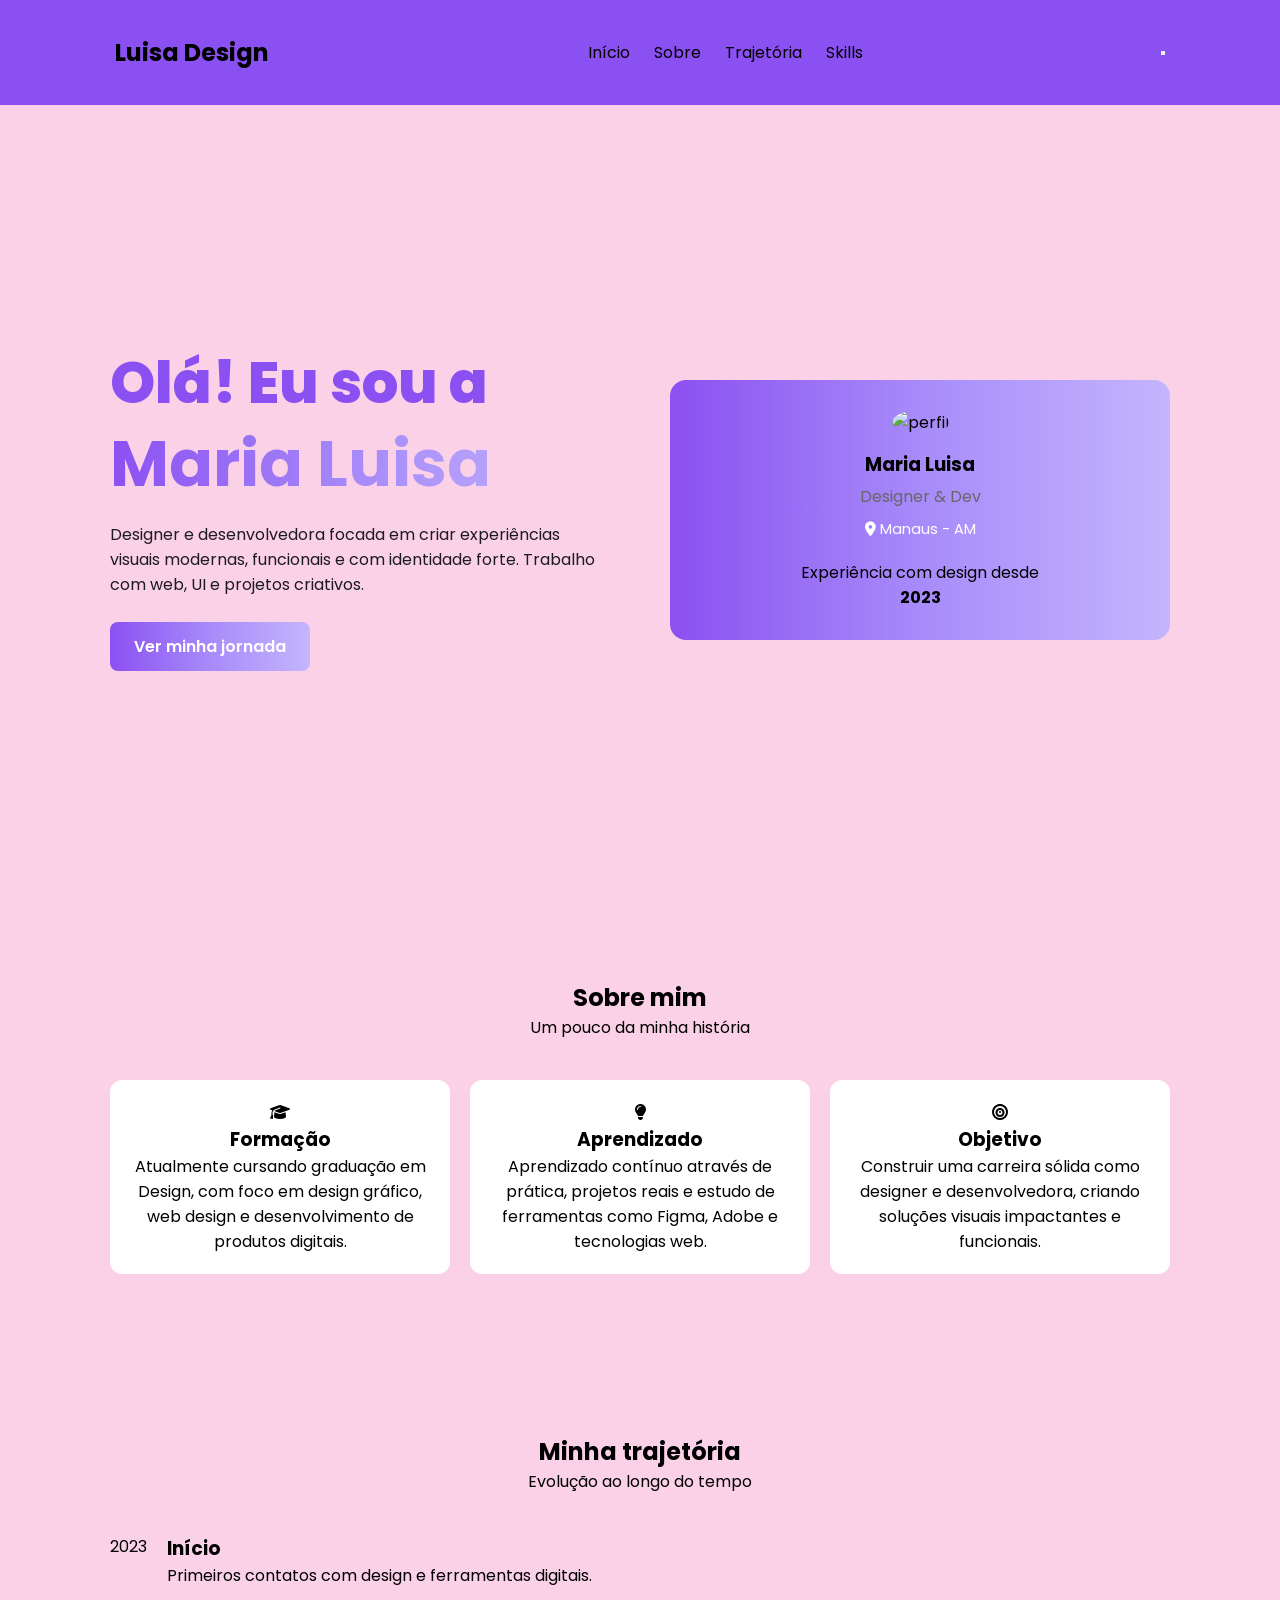
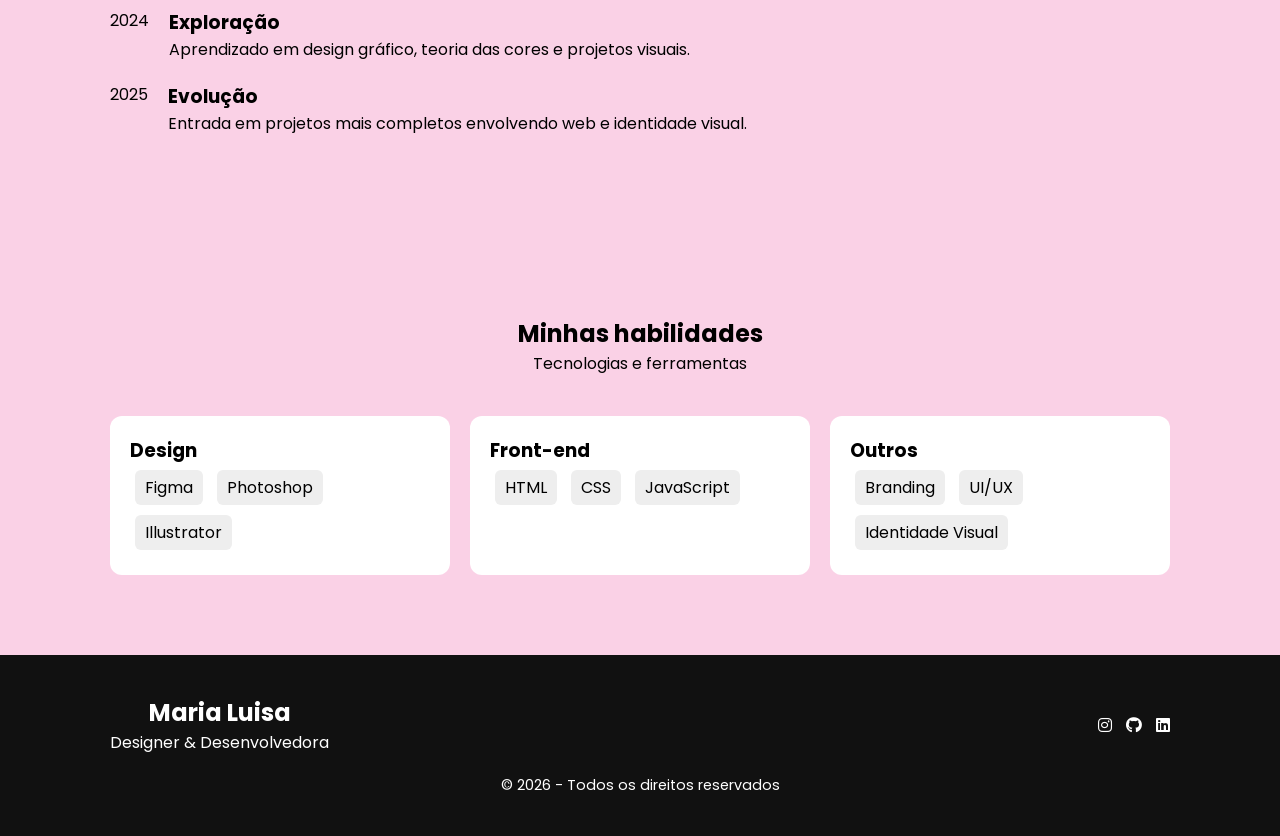
==== port.html @ 84ce9266 "Add files via upload" ====
<!DOCTYPE html>
<html lang="pt-BR">

<head>
    <meta charset="UTF-8">
    <meta name="viewport" content="width=device-width, initial-scale=1.0">
    <title>Portfólio | Maria Luisa</title>

    <link rel="icon" href="https://i.ibb.co/QvmxvDz3/6e098dd3-a2f7-4d04-9130-b9952be96389.png">

    <link rel="stylesheet" href="https://cdnjs.cloudflare.com/ajax/libs/font-awesome/6.5.1/css/all.min.css">
    <link href="https://fonts.googleapis.com/css2?family=Poppins:wght@300;400;600;700&display=swap" rel="stylesheet">

    <link rel="stylesheet" href="style.css">
</head>

<body>

    <!-- Fundo -->
    <div class="bg-effect"></div>
    <div class="particles" id="particles"></div>

    <!-- Navbar -->
    <header id="header">
        <div class="wrapper nav">
            <h1 class="brand">Luisa Design</h1>

            <nav class="menu">
                <a href="#inicio">Início</a>
                <a href="#sobre">Sobre</a>
                <a href="#trajetoria">Trajetória</a>
                <a href="#habilidades">Skills</a>
            </nav>

            <button id="btnMenu" class="btn-menu">
                <span></span>
                <span></span>
                <span></span>
            </button>
        </div>
    </header>

    <!-- HERO -->
    <section id="inicio" class="hero">
        <div class="wrapper hero-grid">

            <div class="hero-text">
                <h1>
                    <span class="intro">Olá! Eu sou a</span>
                    <span class="nome">Maria Luisa</span>
                </h1>

                <p>
                    Designer e desenvolvedora focada em criar experiências visuais modernas,
                    funcionais e com identidade forte. Trabalho com web, UI e projetos criativos.
                </p>

                <a href="#trajetoria" class="btn-primary">Ver minha jornada</a>
            </div>

            <div class="hero-card">
                <div class="card">
                    <img src="https://i.ibb.co/QvmxvDz3/6e098dd3-a2f7-4d04-9130-b9952be96389.png" alt="perfil">

                    <h3>Maria Luisa</h3>
                    <span>Designer & Dev</span>

                    <div class="tag">
                        <i class="fas fa-map-marker-alt"></i>
                        Manaus - AM
                    </div>

                    <div class="info-box">
                        <p>Experiência com design desde</p>
                        <strong>2023</strong>
                    </div>
                </div>
            </div>

        </div>
    </section>

    <!-- SOBRE -->
    <section id="sobre" class="section">
        <div class="wrapper">

            <div class="title">
                <h2>Sobre mim</h2>
                <p>Um pouco da minha história</p>
            </div>

            <div class="grid">

                <div class="card-glass">
                    <i class="fas fa-graduation-cap"></i>
                    <h3>Formação</h3>
                    <p>
                        Atualmente cursando graduação em Design, com foco em design gráfico,
                        web design e desenvolvimento de produtos digitais.
                    </p>
                </div>

                <div class="card-glass">
                    <i class="fas fa-lightbulb"></i>
                    <h3>Aprendizado</h3>
                    <p>
                        Aprendizado contínuo através de prática, projetos reais e estudo
                        de ferramentas como Figma, Adobe e tecnologias web.
                    </p>
                </div>

                <div class="card-glass">
                    <i class="fas fa-bullseye"></i>
                    <h3>Objetivo</h3>
                    <p>
                        Construir uma carreira sólida como designer e desenvolvedora,
                        criando soluções visuais impactantes e funcionais.
                    </p>
                </div>

            </div>
        </div>
    </section>

    <!-- TRAJETÓRIA -->
    <section id="trajetoria" class="section dark">
        <div class="wrapper">

            <div class="title">
                <h2>Minha trajetória</h2>
                <p>Evolução ao longo do tempo</p>
            </div>

            <div class="timeline">

                <div class="item">
                    <span>2023</span>
                    <div>
                        <h3>Início</h3>
                        <p>Primeiros contatos com design e ferramentas digitais.</p>
                    </div>
                </div>

                <div class="item">
                    <span>2024</span>
                    <div>
                        <h3>Exploração</h3>
                        <p>Aprendizado em design gráfico, teoria das cores e projetos visuais.</p>
                    </div>
                </div>

                <div class="item">
                    <span>2025</span>
                    <div>
                        <h3>Evolução</h3>
                        <p>Entrada em projetos mais completos envolvendo web e identidade visual.</p>
                    </div>
                </div>

            </div>

        </div>
    </section>

    <!-- SKILLS -->
    <section id="habilidades" class="section">
        <div class="wrapper">

            <div class="title">
                <h2>Minhas habilidades</h2>
                <p>Tecnologias e ferramentas</p>
            </div>

            <div class="skills">

                <div class="skill-box">
                    <h3>Design</h3>
                    <div class="tags">
                        <span>Figma</span>
                        <span>Photoshop</span>
                        <span>Illustrator</span>
                    </div>
                </div>

                <div class="skill-box">
                    <h3>Front-end</h3>
                    <div class="tags">
                        <span>HTML</span>
                        <span>CSS</span>
                        <span>JavaScript</span>
                    </div>
                </div>

                <div class="skill-box">
                    <h3>Outros</h3>
                    <div class="tags">
                        <span>Branding</span>
                        <span>UI/UX</span>
                        <span>Identidade Visual</span>
                    </div>
                </div>

            </div>

        </div>
    </section>

    <!-- FOOTER -->
    <footer>
        <div class="wrapper footer-content">

            <div>
                <h2>Maria Luisa</h2>
                <p>Designer & Desenvolvedora</p>
            </div>

            <div class="social">
                <a href="#"><i class="fab fa-instagram"></i></a>
                <a href="#"><i class="fab fa-github"></i></a>
                <a href="#"><i class="fab fa-linkedin"></i></a>
            </div>

        </div>

        <p class="copy">
            ©
            <script>document.write(new Date().getFullYear())</script> - Todos os direitos reservados
        </p>
    </footer>

</body>

</html>
---- style.css ----
:root {
    --bg-pink: #fce5f7;
    --bg-main: #fad1e6;
    --purple: #8b50f1;
    --gradient-1: linear-gradient(to right, #7c3aed, #ec4899);
    --gradient-2: linear-gradient(90deg, #8b50f1 0%, #a78bfa 50%, #c4b5fd 100%);
}

/* RESET */
* {
    margin: 0;
    padding: 0;
    box-sizing: border-box;
}

body {
    font-family: 'Poppins', sans-serif;
    background: var(--bg-main);
}

/* WRAPPER */
.wrapper {
    max-width: 1100px;
    margin: 0 auto;
    padding: 0 20px;
}

/* NAVBAR */
header {
    position: fixed;
    width: 100%;
    top: 0;
    left: 0;
    padding: 20px 0;
    background-color: #8b50f1;
}

.nav {
    display: flex;
    justify-content: space-between;
    align-items: center;
    padding: 15px 25px;
    border-radius: 16px;
}

.menu a:hover {
    border-top: 3px solid black;
    
    }

.brand {
    font-size: 1.5rem;
    font-weight: 700;
}

.menu a {
    margin-left: 20px;
    text-decoration: none;
    color: #000000;
}

/* HERO */
.hero {
    padding-top: 120px;
    min-height: 100vh;
    display: flex;
    align-items: center;
}

.hero-grid {
    display: grid;
    grid-template-columns: 1fr 1fr;
    gap: 60px;
    align-items: center;
}

/* TEXTO HERO */
.hero-text h1 {
    line-height: 1.2;
}

/* TEXTO MENOR */
.hero-text .intro {
    display: block;
    font-size: 3.6rem;
    font-weight: 800;
    color: var(--purple);
}

/* NOME GRANDE COM GRADIENTE */
.hero-text .nome {
    display: block;
    font-size: 4rem;
    font-weight: 700;
    margin-top: 8px;

    background: var(--gradient-2);
    -webkit-background-clip: text;
    background-clip: text;
    color: transparent;
}

.hero-text p {
    margin-top: 20px;
    margin-bottom: 25px;
    color: #1d1b1d;
}

/* BOTÃO */
.btn-primary {
    display: inline-block;
    padding: 12px 24px;
    background: var(--gradient-2);
    color: white;
    text-decoration: none;
    border-radius: 8px;
    font-weight: 600;
}

/* CARD */
.hero-card .card {
    background: var(--gradient-2);
    padding: 30px;
    border-radius: 16px;
    text-align: center;
}

.hero-card img {
    width: 100px;
    border-radius: 50%;
    margin-bottom: 15px;
}

.hero-card h3 {
    margin-bottom: 5px;
}

.hero-card span {
    color: #666;
}

/* TAG */
.tag {
    margin-top: 10px;
    font-size: 0.9rem;
    color: #ffffff;
}

/* INFO BOX */
.info-box {
    margin-top: 20px;
}

/* SECTIONS */
.section {
    padding: 80px 0;
}

.title {
    text-align: center;
    margin-bottom: 40px;
}

.grid {
    display: grid;
    grid-template-columns: repeat(3, 1fr);
    gap: 20px;
}

/* CARDS */
.card-glass {
    background: white;
    padding: 20px;
    border-radius: 12px;
    text-align: center;
}

/* TIMELINE */
.timeline .item {
    display: flex;
    gap: 20px;
    margin-bottom: 20px;
}

/* SKILLS */
.skills {
    display: grid;
    grid-template-columns: repeat(3, 1fr);
    gap: 20px;
}

.skill-box {
    background: white;
    padding: 20px;
    border-radius: 12px;
}

.tags span {
    display: inline-block;
    background: #eee;
    padding: 5px 10px;
    margin: 5px;
    border-radius: 6px;
}

/* FOOTER */
footer {
    padding: 40px 0;
    text-align: center;
    background: #111;
    color: white;
}

.footer-content {
    display: flex;
    justify-content: space-between;
    align-items: center;
}

.social a {
    margin-left: 10px;
    color: white;
}

.copy {
    margin-top: 20px;
    font-size: 0.9rem;
}
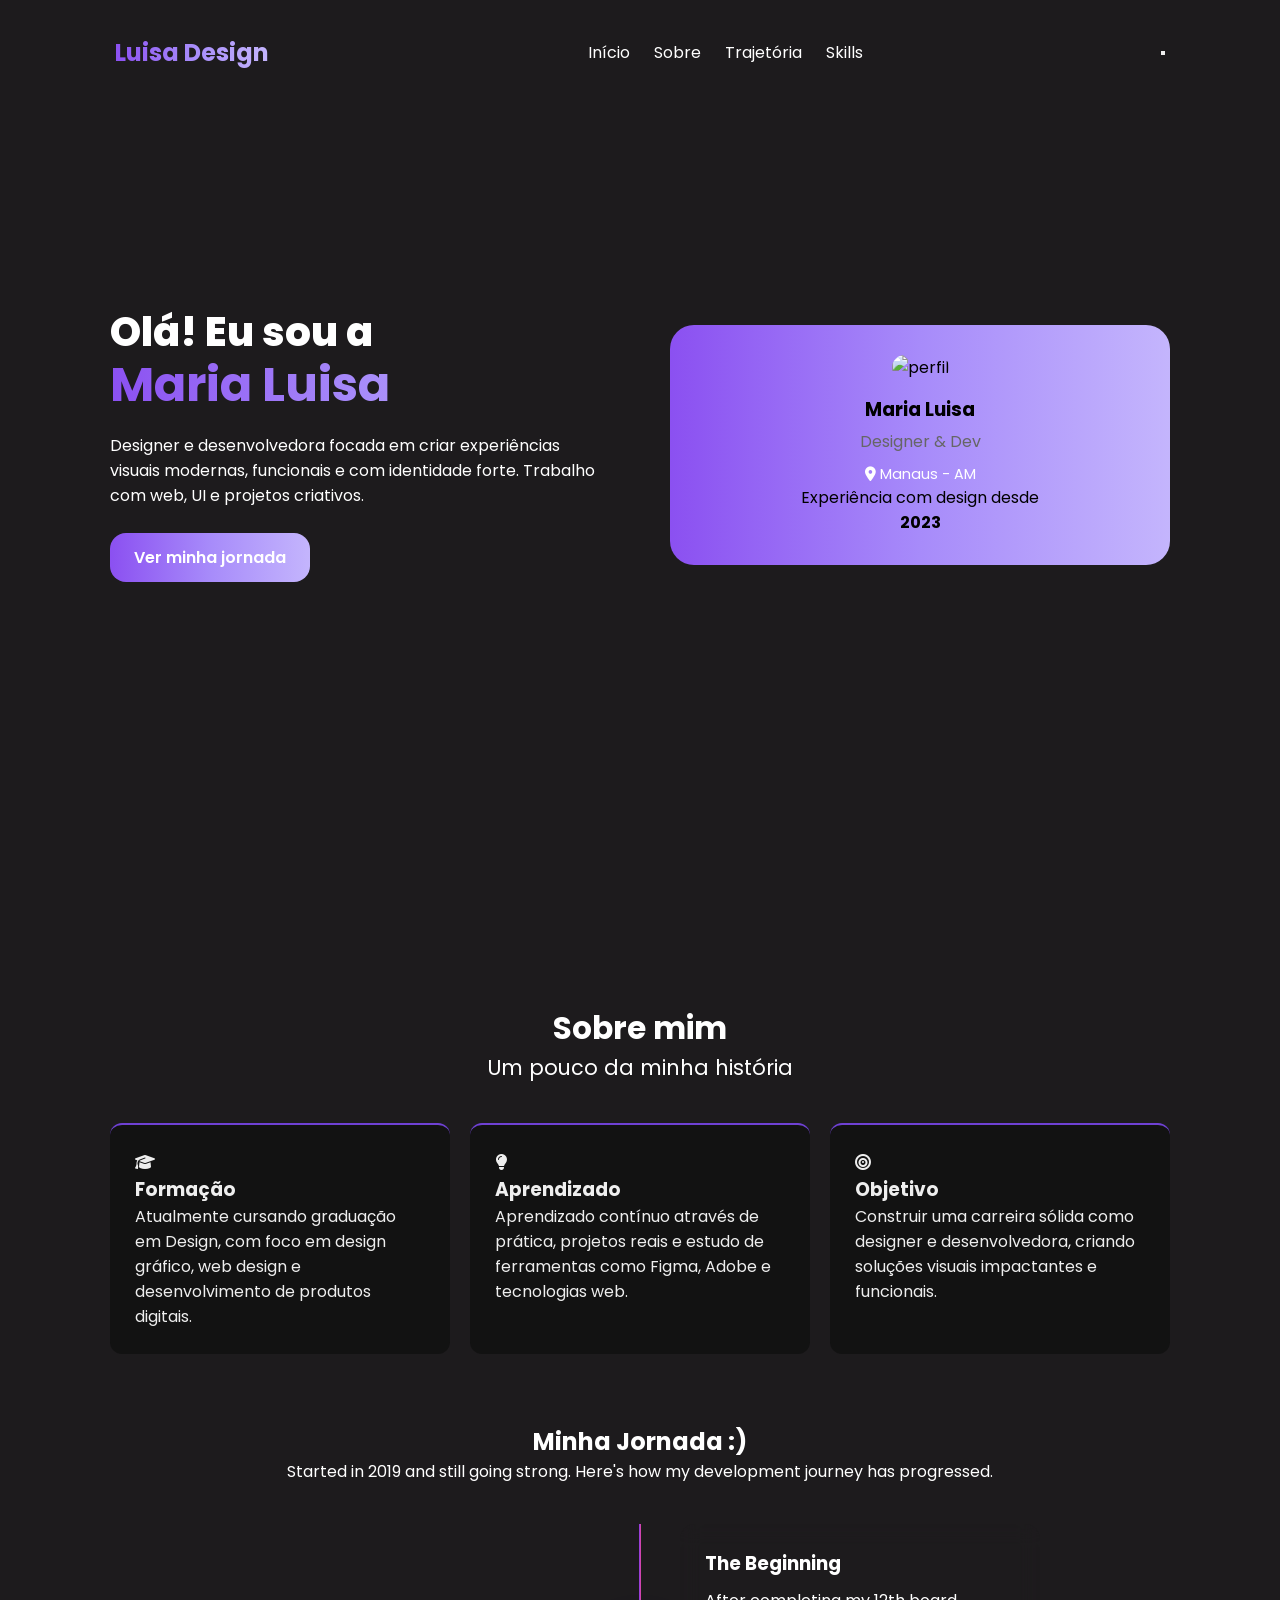
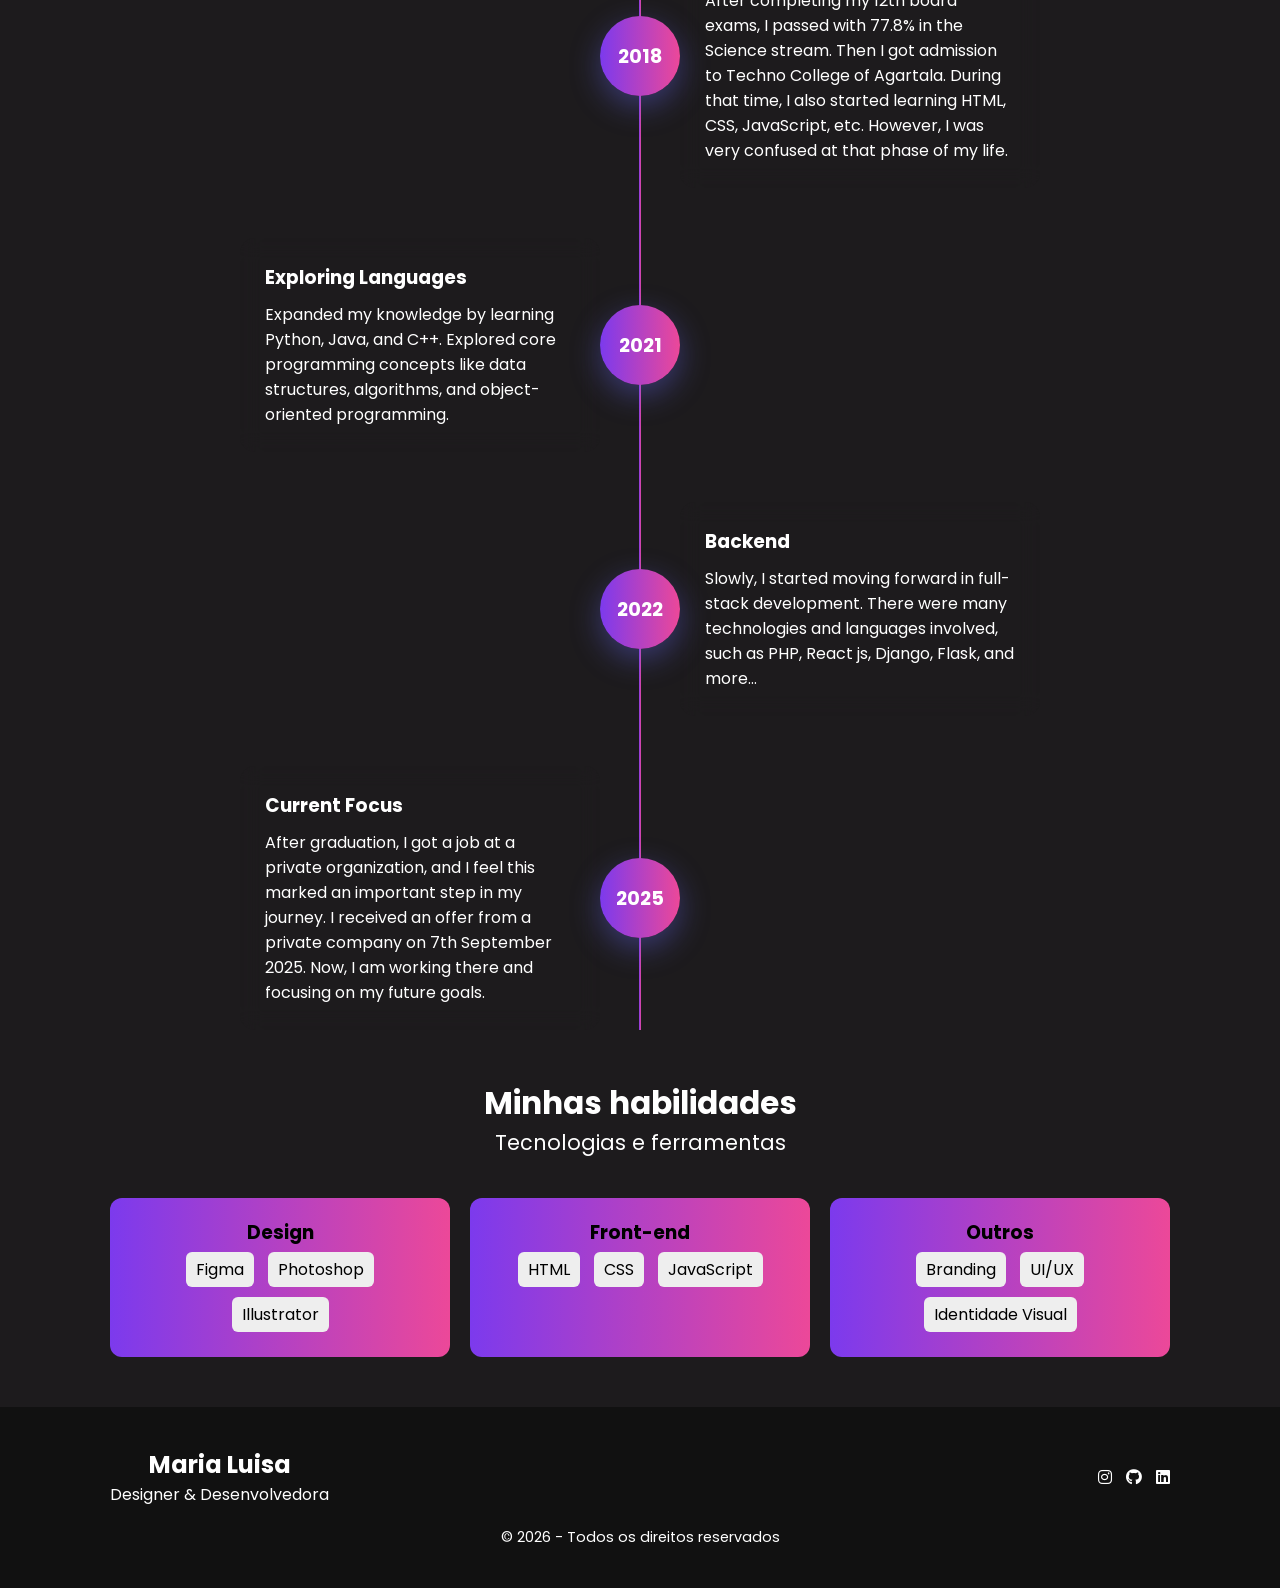
==== commit e02bf101: "Add files via upload" ====
--- a/port.html
+++ b/port.html
@@ -60,7 +60,7 @@
 
             <div class="hero-card">
                 <div class="card">
-                    <img src="https://i.ibb.co/QvmxvDz3/6e098dd3-a2f7-4d04-9130-b9952be96389.png" alt="perfil">
+                    <img src="img/WhatsApp Image 2026-03-30 at 13.11.36.jpeg" alt="perfil">
 
                     <h3>Maria Luisa</h3>
                     <span>Designer & Dev</span>
@@ -123,42 +123,44 @@
     </section>
 
     <!-- TRAJETÓRIA -->
-    <section id="trajetoria" class="section dark">
-        <div class="wrapper">
-
-            <div class="title">
-                <h2>Minha trajetória</h2>
-                <p>Evolução ao longo do tempo</p>
-            </div>
-
-            <div class="timeline">
-
-                <div class="item">
-                    <span>2023</span>
-                    <div>
-                        <h3>Início</h3>
-                        <p>Primeiros contatos com design e ferramentas digitais.</p>
-                    </div>
-                </div>
-
-                <div class="item">
-                    <span>2024</span>
-                    <div>
-                        <h3>Exploração</h3>
-                        <p>Aprendizado em design gráfico, teoria das cores e projetos visuais.</p>
-                    </div>
-                </div>
-
-                <div class="item">
-                    <span>2025</span>
-                    <div>
-                        <h3>Evolução</h3>
-                        <p>Entrada em projetos mais completos envolvendo web e identidade visual.</p>
-                    </div>
-                </div>
-
-            </div>
-
+    <section id="journey" class="journey">
+        <div class="container">
+            <div class="section-title fade-in">
+                <h2>Minha Jornada :)</h2>
+                <p>Started in 2019 and still going strong. Here's how my development journey has progressed.</p>
+            </div>
+
+            <div class="journey-timeline">
+                <div class="timeline-item fade-in">
+                    <div class="timeline-year">2018</div>
+                    <div class="timeline-content">
+                        <h3 style="margin-bottom: 10px; color: white;">The Beginning</h3>
+                        <p>After completing my 12th board exams, I passed with 77.8% in the Science stream. Then I got admission to Techno College of Agartala. During that time, I also started learning HTML, CSS, JavaScript, etc. However, I was very confused at that phase of my life.</p>
+                    </div>
+                </div>
+                <div class="timeline-item fade-in">
+                    <div class="timeline-year">2021</div>
+                    <div class="timeline-content">
+                        <h3 style="margin-bottom: 10px; color: white;">Exploring Languages</h3>
+                        <p>Expanded my knowledge by learning Python, Java, and C++. Explored core programming concepts
+                            like data structures, algorithms, and object-oriented programming.</p>
+                    </div>
+                </div>
+                <div class="timeline-item fade-in">
+                    <div class="timeline-year">2022</div>
+                    <div class="timeline-content">
+                        <h3 style="margin-bottom: 10px; color: white;">Backend</h3>
+                        <p>Slowly, I started moving forward in full-stack development. There were many technologies and languages involved, such as PHP, React js, Django, Flask, and more...</p>
+                    </div>
+                </div>
+                <div class="timeline-item fade-in">
+                    <div class="timeline-year">2025</div>
+                    <div class="timeline-content">
+                        <h3 style="margin-bottom: 10px; color: white;">Current Focus</h3>
+                        <p>After graduation, I got a job at a private organization, and I feel this marked an important step in my journey. I received an offer from a private company on 7th September 2025. Now, I am working there and focusing on my future goals.</p>
+                    </div>
+                </div>
+            </div>
         </div>
     </section>
 
--- a/style.css
+++ b/style.css
@@ -2,7 +2,7 @@
     --bg-pink: #fce5f7;
     --bg-main: #fad1e6;
     --purple: #8b50f1;
-    --gradient-1: linear-gradient(to right, #7c3aed, #ec4899);
+    --gradient-1: linear-gradient(to right, #7c3aed 0%, #ec4899 100%);
     --gradient-2: linear-gradient(90deg, #8b50f1 0%, #a78bfa 50%, #c4b5fd 100%);
 }
 
@@ -15,7 +15,7 @@
 
 body {
     font-family: 'Poppins', sans-serif;
-    background: var(--bg-main);
+    background: #1d1b1d
 }
 
 /* WRAPPER */
@@ -27,12 +27,11 @@
 
 /* NAVBAR */
 header {
-    position: fixed;
+    position:relative;
     width: 100%;
     top: 0;
     left: 0;
     padding: 20px 0;
-    background-color: #8b50f1;
 }
 
 .nav {
@@ -44,24 +43,30 @@
 }
 
 .menu a:hover {
-    border-top: 3px solid black;
-    
-    }
+    border-top: 3px solid #6f41d4;
+    border-radius: 2px;
+    padding-top: 4px;
+    transition: 0.4s;
+}
 
 .brand {
     font-size: 1.5rem;
     font-weight: 700;
+    background: var(--gradient-2);
+    -webkit-background-clip: text;
+    background-clip: text;
+    color: transparent;
 }
 
 .menu a {
     margin-left: 20px;
     text-decoration: none;
-    color: #000000;
+    color: #ffffff;
 }
 
 /* HERO */
 .hero {
-    padding-top: 120px;
+    padding-bottom: 220px;
     min-height: 100vh;
     display: flex;
     align-items: center;
@@ -82,18 +87,16 @@
 /* TEXTO MENOR */
 .hero-text .intro {
     display: block;
-    font-size: 3.6rem;
+    font-size: 2.5rem;
     font-weight: 800;
-    color: var(--purple);
+    color: #ffffff;
 }
 
 /* NOME GRANDE COM GRADIENTE */
 .hero-text .nome {
     display: block;
-    font-size: 4rem;
+    font-size: 3rem;
     font-weight: 700;
-    margin-top: 8px;
-
     background: var(--gradient-2);
     -webkit-background-clip: text;
     background-clip: text;
@@ -103,7 +106,7 @@
 .hero-text p {
     margin-top: 20px;
     margin-bottom: 25px;
-    color: #1d1b1d;
+    color: #ffffff;
 }
 
 /* BOTÃO */
@@ -113,7 +116,7 @@
     background: var(--gradient-2);
     color: white;
     text-decoration: none;
-    border-radius: 8px;
+    border-radius:16px;
     font-weight: 600;
 }
 
@@ -121,13 +124,15 @@
 .hero-card .card {
     background: var(--gradient-2);
     padding: 30px;
-    border-radius: 16px;
-    text-align: center;
+    border-radius: 24px;
+    text-align: center;
+    
 }
 
 .hero-card img {
-    width: 100px;
-    border-radius: 50%;
+    width:120px;
+    height:100px;
+    border-radius: 24px;
     margin-bottom: 15px;
 }
 
@@ -148,15 +153,18 @@
 
 /* INFO BOX */
 .info-box {
+    color: 
     margin-top: 20px;
 }
 
 /* SECTIONS */
 .section {
-    padding: 80px 0;
+    padding-bottom: 50px;
 }
 
 .title {
+    font-size: 1.3rem;
+    color: #ffffff;
     text-align: center;
     margin-bottom: 40px;
 }
@@ -169,28 +177,105 @@
 
 /* CARDS */
 .card-glass {
-    background: white;
-    padding: 20px;
+    background: #121212;
+    padding: 25px;
     border-radius: 12px;
-    text-align: center;
+    text-align:left;
+    border-top: 2px solid #6f41d4;
+    color:#eee;
+    /* ADICIONAR UM TRANSFORM AQUI DEPOIS */
 }
 
 /* TIMELINE */
-.timeline .item {
-    display: flex;
-    gap: 20px;
-    margin-bottom: 20px;
+.journey-timeline {
+    position: relative;
+    max-width: 800px;
+    margin: 0 auto;
+    color: #ffffff;
+}
+.journey .container .section-title.fade-in {
+    text-align: center;
+    padding-top: 20px;
+    padding-bottom: 40px;
+    color: #ffffff;
+}
+
+.journey-timeline::before {
+    content: '';
+    position: absolute;
+    left: 50%;
+    top: 0;
+    bottom: 0;
+    width: 2px;
+    background: var(--gradient-1);
+    transform: translateX(-50%);
+}
+
+.timeline-item {
+    display: flex;
+    margin-bottom: 50px;
+    position: relative;
+}
+
+.timeline-item:nth-child(odd) {
+    flex-direction: row-reverse;
+}
+
+.timeline-content {
+    background: var(--glass);
+    backdrop-filter: blur(10px);
+    border-radius: 15px;
+    padding: 25px;
+    width: calc(50% - 40px);
+    border: 1px solid var(--glass-border);
+    position: relative;
+}
+
+.timeline-item:nth-child(odd) .timeline-content {
+    margin-left: 40px;
+}
+
+.timeline-item:nth-child(even) .timeline-content {
+    margin-right: 40px;
+}
+
+.timeline-year {
+    position: absolute;
+    top: 50%;
+    width: 80px;
+    height: 80px;
+    border-radius: 50%;
+    background: var(--gradient-1);
+    display: flex;
+    align-items: center;
+    justify-content: center;
+    font-weight: 700;
+    font-size: 1.2rem;
+    color: white;
+    z-index: 1;
+    transform: translateY(-50%);
+    box-shadow: 0 10px 30px rgba(99, 102, 241, 0.4);
+}
+
+.timeline-item:nth-child(odd) .timeline-year {
+    left: calc(50% - 40px);
+}
+
+.timeline-item:nth-child(even) .timeline-year {
+    right: calc(50% - 40px);
 }
 
 /* SKILLS */
 .skills {
+    text-align: center;
+    color: #000;
     display: grid;
     grid-template-columns: repeat(3, 1fr);
     gap: 20px;
 }
 
 .skill-box {
-    background: white;
+    background: var(--gradient-1);
     padding: 20px;
     border-radius: 12px;
 }
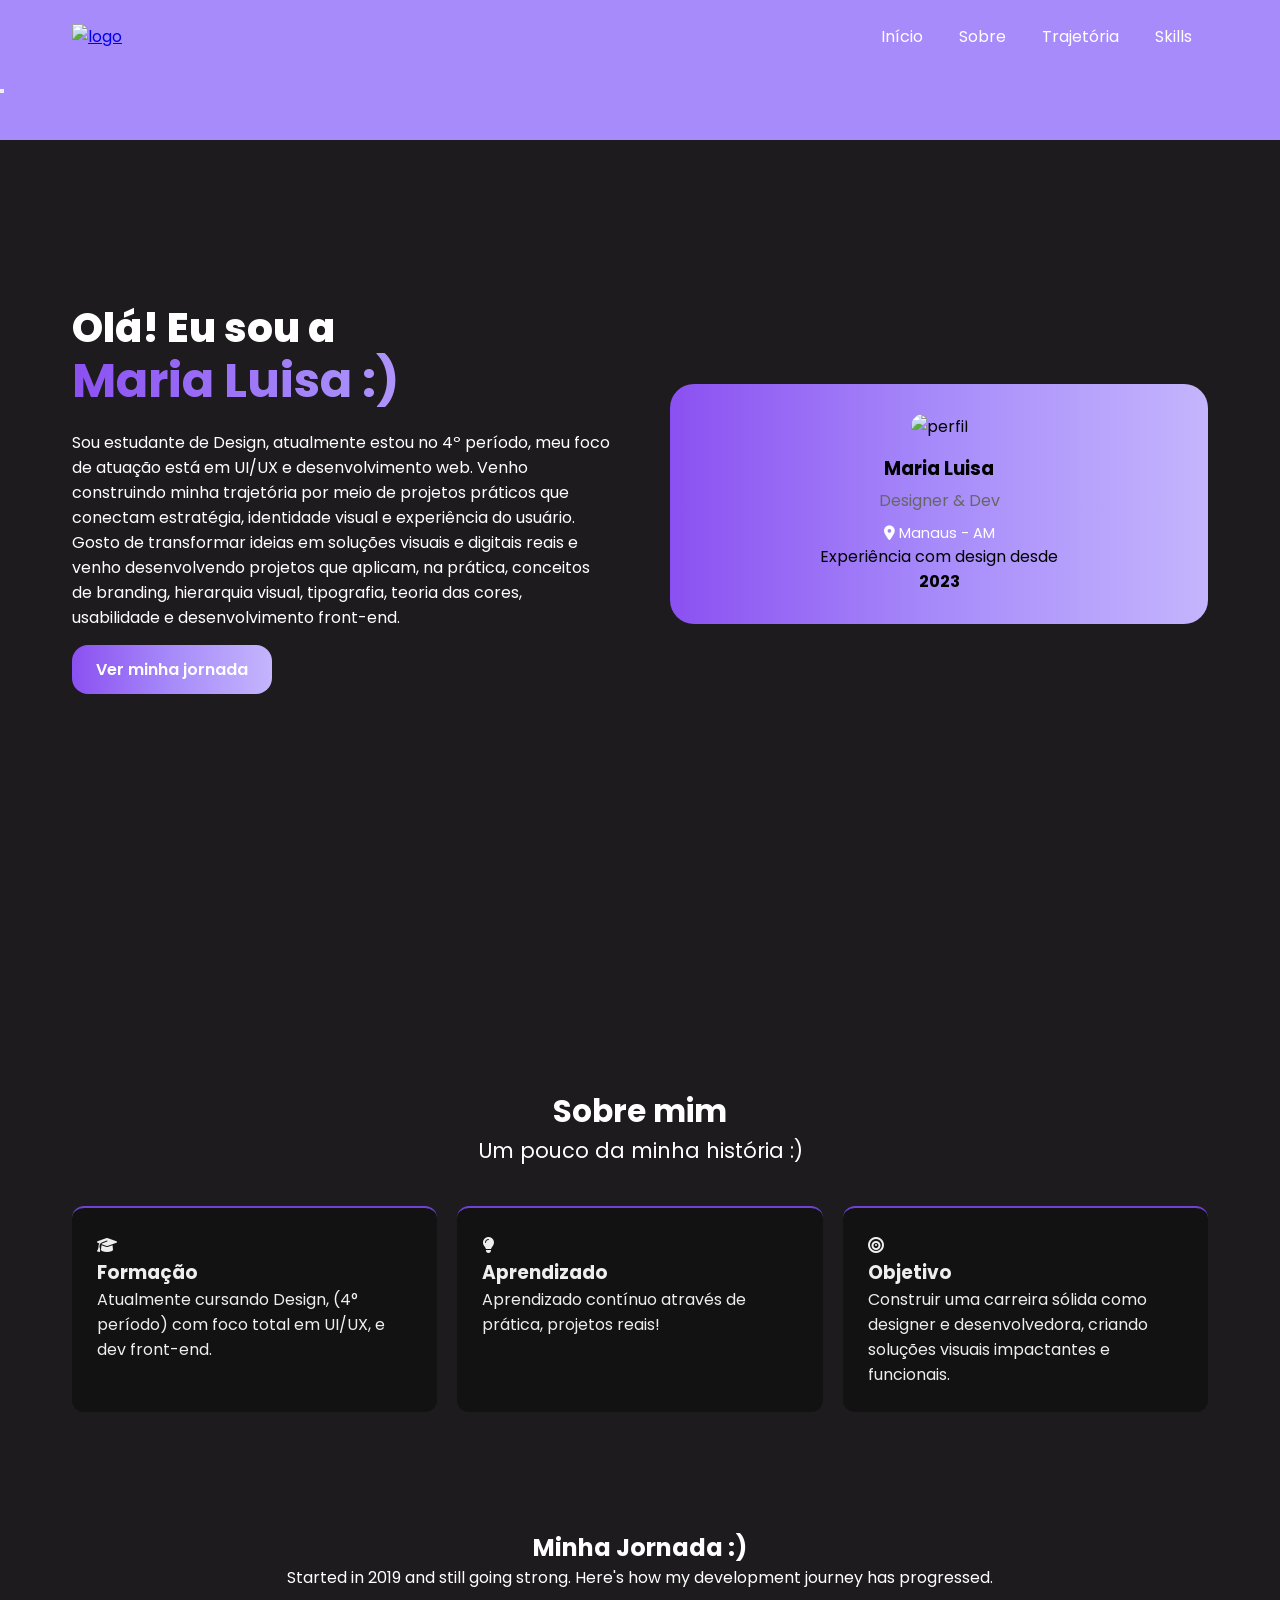
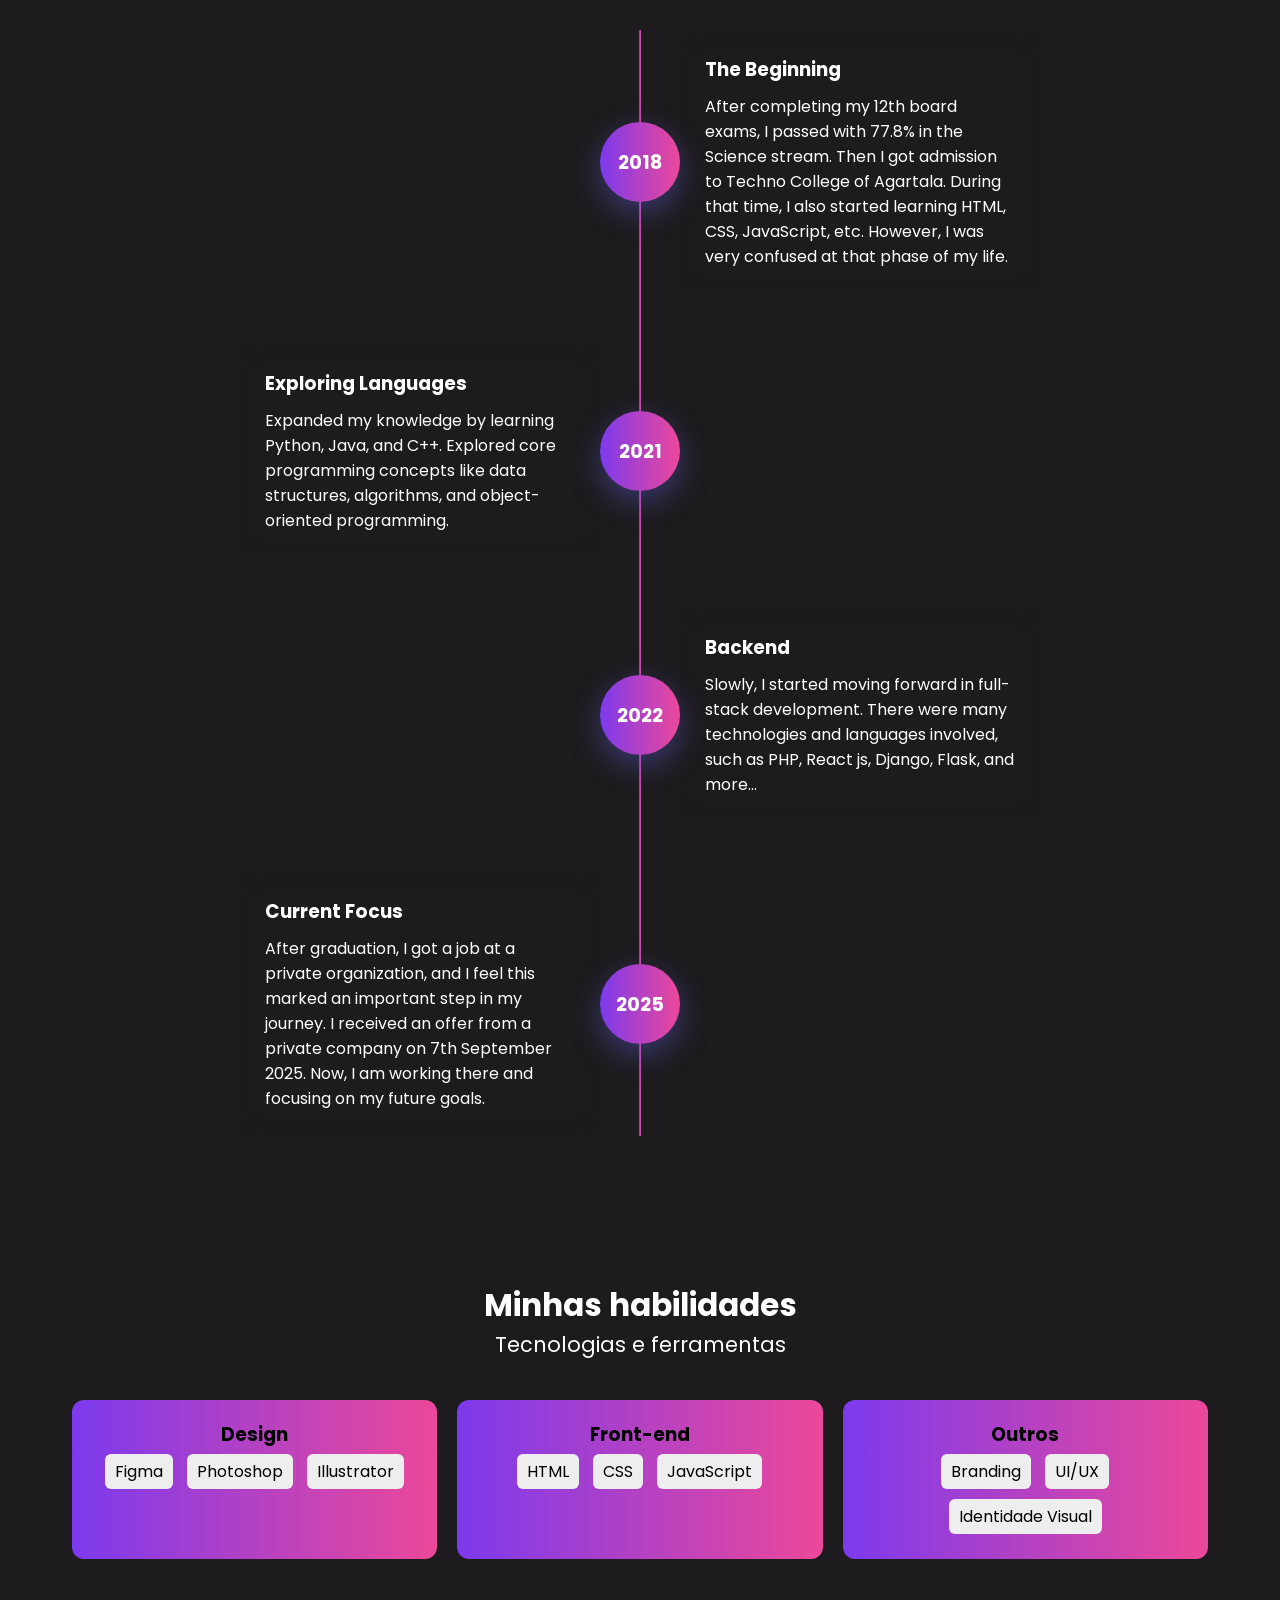
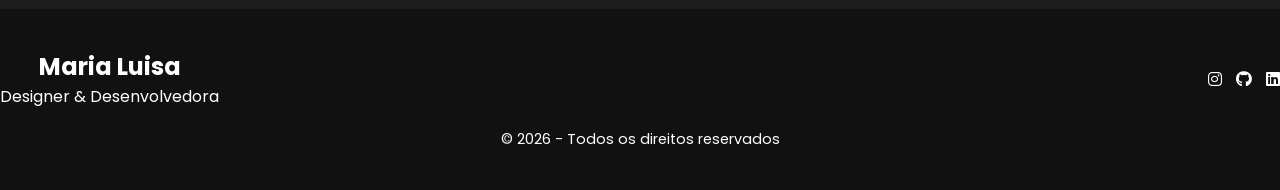
==== commit bb47d809: "Add files via upload" ====
--- a/port.html
+++ b/port.html
@@ -15,28 +15,27 @@
 </head>
 
 <body>
-
-    <!-- Fundo -->
-    <div class="bg-effect"></div>
-    <div class="particles" id="particles"></div>
-
     <!-- Navbar -->
-    <header id="header">
-        <div class="wrapper nav">
-            <h1 class="brand">Luisa Design</h1>
-
-            <nav class="menu">
+    <header class="header">
+        <section>
+            <a href="#" class="logo">
+                <img src="img/Ativo 4.png" alt="logo">
+            </a>
+
+            <nav class="navbar">
                 <a href="#inicio">Início</a>
                 <a href="#sobre">Sobre</a>
                 <a href="#trajetoria">Trajetória</a>
                 <a href="#habilidades">Skills</a>
             </nav>
-
-            <button id="btnMenu" class="btn-menu">
-                <span></span>
-                <span></span>
-                <span></span>
-            </button>
+        </section>
+
+        <!-- menu hamnburguer -->
+        <button id="btnMenu" class="btn-menu">
+            <span></span>
+            <span></span>
+            <span></span>
+        </button>
         </div>
     </header>
 
@@ -47,12 +46,15 @@
             <div class="hero-text">
                 <h1>
                     <span class="intro">Olá! Eu sou a</span>
-                    <span class="nome">Maria Luisa</span>
+                    <span class="nome">Maria Luisa :)</span>
                 </h1>
 
                 <p>
-                    Designer e desenvolvedora focada em criar experiências visuais modernas,
-                    funcionais e com identidade forte. Trabalho com web, UI e projetos criativos.
+                    Sou estudante de Design, atualmente estou no 4º período, meu foco de atuação está em UI/UX e
+                    desenvolvimento web. Venho construindo minha trajetória por meio de projetos práticos que conectam
+                    estratégia, identidade visual e experiência do usuário. Gosto de transformar ideias em soluções
+                    visuais e digitais reais e venho desenvolvendo projetos que aplicam, na prática, conceitos de
+                    branding, hierarquia visual, tipografia, teoria das cores, usabilidade e desenvolvimento front-end.
                 </p>
 
                 <a href="#trajetoria" class="btn-primary">Ver minha jornada</a>
@@ -60,7 +62,7 @@
 
             <div class="hero-card">
                 <div class="card">
-                    <img src="img/WhatsApp Image 2026-03-30 at 13.11.36.jpeg" alt="perfil">
+                    <img src="img/fotoperfil.jpg" alt="perfil">
 
                     <h3>Maria Luisa</h3>
                     <span>Designer & Dev</span>
@@ -86,7 +88,7 @@
 
             <div class="title">
                 <h2>Sobre mim</h2>
-                <p>Um pouco da minha história</p>
+                <p>Um pouco da minha história :) </p>
             </div>
 
             <div class="grid">
@@ -95,8 +97,8 @@
                     <i class="fas fa-graduation-cap"></i>
                     <h3>Formação</h3>
                     <p>
-                        Atualmente cursando graduação em Design, com foco em design gráfico,
-                        web design e desenvolvimento de produtos digitais.
+                        Atualmente cursando Design, (4° período) com foco total em UI/UX,
+                        e dev front-end.
                     </p>
                 </div>
 
@@ -104,8 +106,7 @@
                     <i class="fas fa-lightbulb"></i>
                     <h3>Aprendizado</h3>
                     <p>
-                        Aprendizado contínuo através de prática, projetos reais e estudo
-                        de ferramentas como Figma, Adobe e tecnologias web.
+                        Aprendizado contínuo através de prática, projetos reais!
                     </p>
                 </div>
 
@@ -135,7 +136,9 @@
                     <div class="timeline-year">2018</div>
                     <div class="timeline-content">
                         <h3 style="margin-bottom: 10px; color: white;">The Beginning</h3>
-                        <p>After completing my 12th board exams, I passed with 77.8% in the Science stream. Then I got admission to Techno College of Agartala. During that time, I also started learning HTML, CSS, JavaScript, etc. However, I was very confused at that phase of my life.</p>
+                        <p>After completing my 12th board exams, I passed with 77.8% in the Science stream. Then I got
+                            admission to Techno College of Agartala. During that time, I also started learning HTML,
+                            CSS, JavaScript, etc. However, I was very confused at that phase of my life.</p>
                     </div>
                 </div>
                 <div class="timeline-item fade-in">
@@ -150,14 +153,17 @@
                     <div class="timeline-year">2022</div>
                     <div class="timeline-content">
                         <h3 style="margin-bottom: 10px; color: white;">Backend</h3>
-                        <p>Slowly, I started moving forward in full-stack development. There were many technologies and languages involved, such as PHP, React js, Django, Flask, and more...</p>
+                        <p>Slowly, I started moving forward in full-stack development. There were many technologies and
+                            languages involved, such as PHP, React js, Django, Flask, and more...</p>
                     </div>
                 </div>
                 <div class="timeline-item fade-in">
                     <div class="timeline-year">2025</div>
                     <div class="timeline-content">
                         <h3 style="margin-bottom: 10px; color: white;">Current Focus</h3>
-                        <p>After graduation, I got a job at a private organization, and I feel this marked an important step in my journey. I received an offer from a private company on 7th September 2025. Now, I am working there and focusing on my future goals.</p>
+                        <p>After graduation, I got a job at a private organization, and I feel this marked an important
+                            step in my journey. I received an offer from a private company on 7th September 2025. Now, I
+                            am working there and focusing on my future goals.</p>
                     </div>
                 </div>
             </div>
--- a/style.css
+++ b/style.css
@@ -16,52 +16,55 @@
 body {
     font-family: 'Poppins', sans-serif;
     background: #1d1b1d
-}
-
-/* WRAPPER */
-.wrapper {
-    max-width: 1100px;
+    
+}
+
+section {
+    padding: 3rem 2rem;
     margin: 0 auto;
-    padding: 0 20px;
+    max-width: 1200px;
+
 }
 
 /* NAVBAR */
-header {
-    position:relative;
+.header {
+    font-weight: 700px;
+    position: relative;
     width: 100%;
     top: 0;
     left: 0;
-    padding: 20px 0;
-}
-
-.nav {
-    display: flex;
+    z-index: 99;
+    background-color: #a78bfa;
+    height:140px;
+    
+
+}
+
+.header section {
+    display: flex;
+    align-items: center;
     justify-content: space-between;
-    align-items: center;
-    padding: 15px 25px;
-    border-radius: 16px;
-}
-
-.menu a:hover {
+    padding-top: 1.5rem;
+    padding-bottom: 1.5rem;
+    
+
+
+}
+
+.navbar a {
+    margin: 0 1rem;
+    font-size: 1rem;
+    text-decoration: none;
+    color: #ffffff;
+}
+
+.navbar a:hover {
     border-top: 3px solid #6f41d4;
     border-radius: 2px;
     padding-top: 4px;
     transition: 0.4s;
-}
-
-.brand {
-    font-size: 1.5rem;
-    font-weight: 700;
-    background: var(--gradient-2);
-    -webkit-background-clip: text;
-    background-clip: text;
-    color: transparent;
-}
-
-.menu a {
-    margin-left: 20px;
-    text-decoration: none;
-    color: #ffffff;
+    color: #000000;
+    font-weight: 500;
 }
 
 /* HERO */
@@ -77,6 +80,7 @@
     grid-template-columns: 1fr 1fr;
     gap: 60px;
     align-items: center;
+    height: 400px;
 }
 
 /* TEXTO HERO */
@@ -116,8 +120,10 @@
     background: var(--gradient-2);
     color: white;
     text-decoration: none;
-    border-radius:16px;
+    border-radius: 16px;
     font-weight: 600;
+    transform: translateY(-10px);
+    
 }
 
 /* CARD */
@@ -126,13 +132,13 @@
     padding: 30px;
     border-radius: 24px;
     text-align: center;
-    
+
 }
 
 .hero-card img {
-    width:120px;
-    height:100px;
-    border-radius: 24px;
+    width: 200px;
+    height: 200px;
+    border-radius: 16px;
     margin-bottom: 15px;
 }
 
@@ -153,8 +159,8 @@
 
 /* INFO BOX */
 .info-box {
-    color: 
-    margin-top: 20px;
+    color:
+        margin-top: 20px;
 }
 
 /* SECTIONS */
@@ -180,9 +186,9 @@
     background: #121212;
     padding: 25px;
     border-radius: 12px;
-    text-align:left;
+    text-align: left;
     border-top: 2px solid #6f41d4;
-    color:#eee;
+    color: #eee;
     /* ADICIONAR UM TRANSFORM AQUI DEPOIS */
 }
 
@@ -193,6 +199,7 @@
     margin: 0 auto;
     color: #ffffff;
 }
+
 .journey .container .section-title.fade-in {
     text-align: center;
     padding-top: 20px;
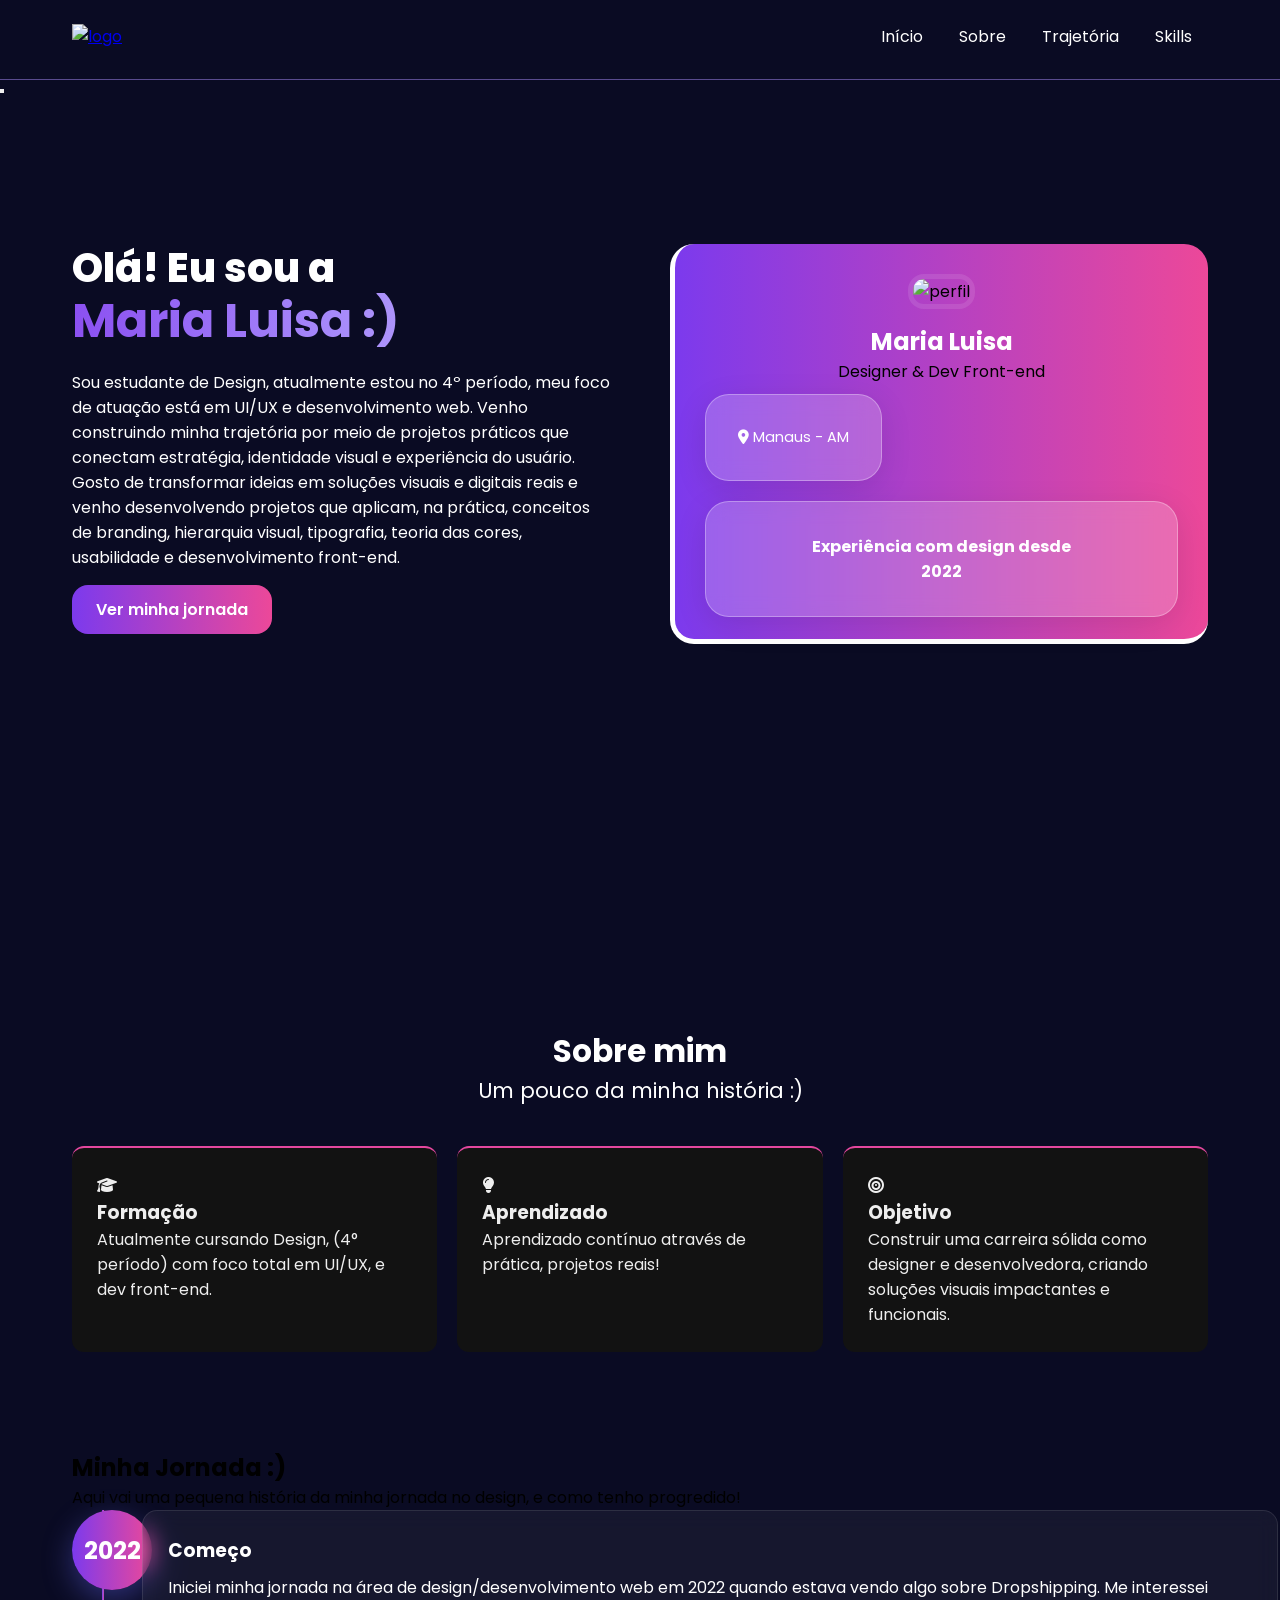
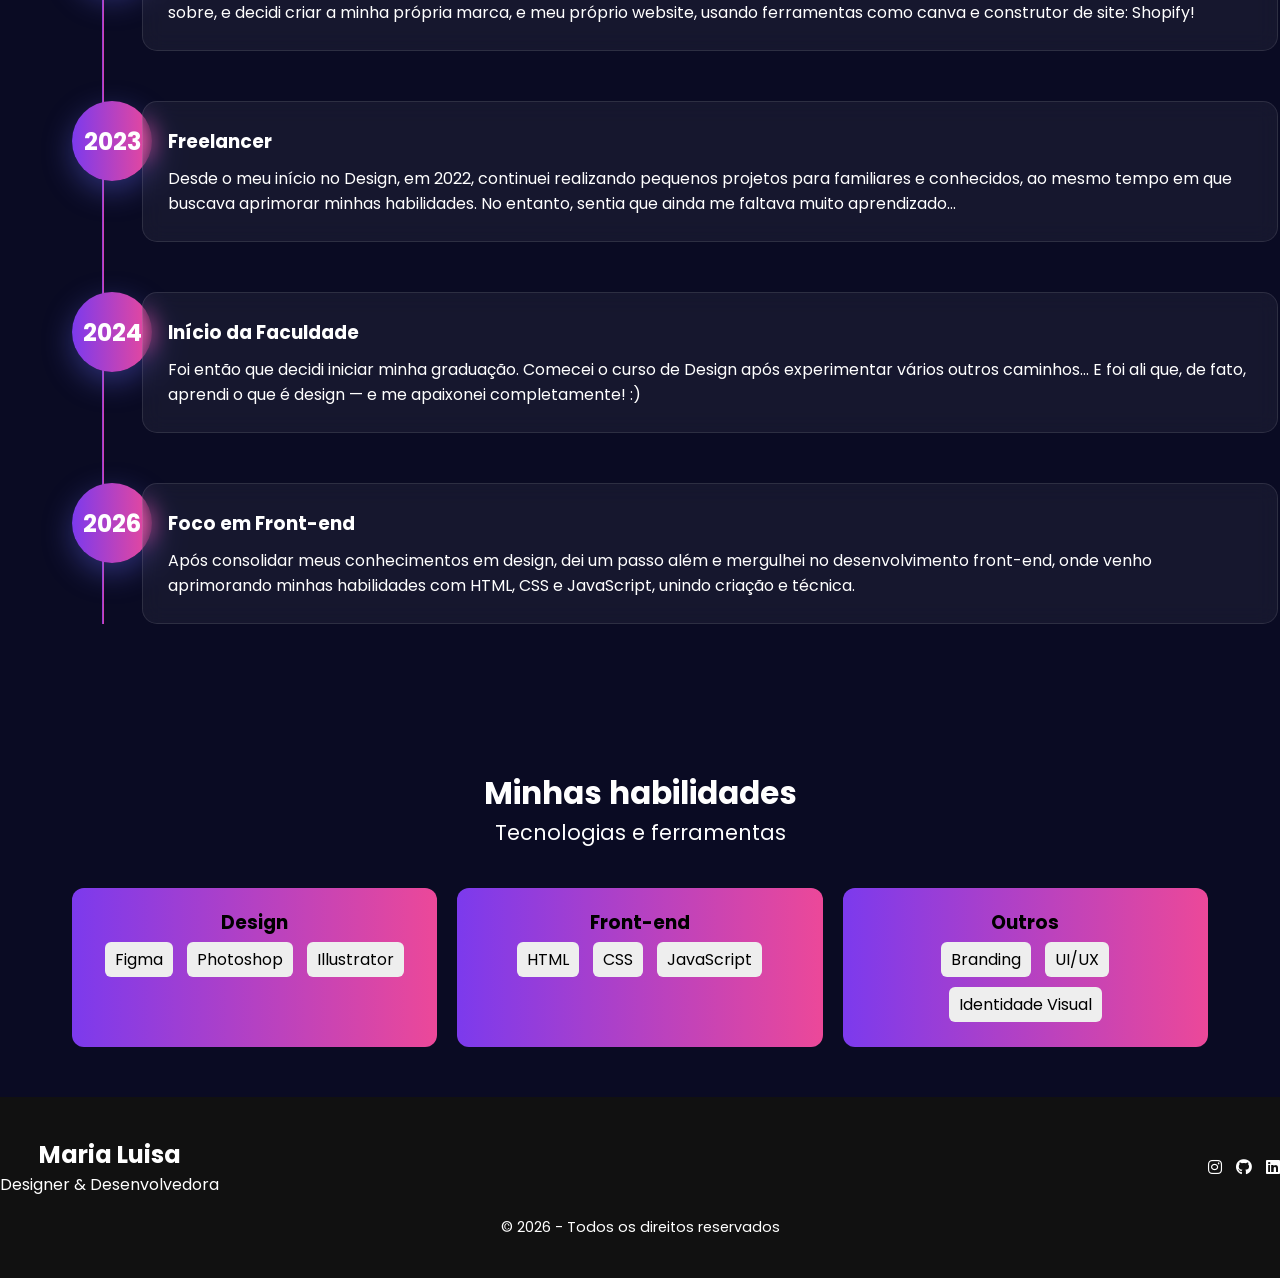
==== commit a0c28563: "Add files via upload" ====
--- a/port.html
+++ b/port.html
@@ -64,17 +64,18 @@
                 <div class="card">
                     <img src="img/fotoperfil.jpg" alt="perfil">
 
-                    <h3>Maria Luisa</h3>
-                    <span>Designer & Dev</span>
-
+                    <h3>
+                        <span class="nome" >Maria Luisa</span> 
+                    </h3>
+                    <p>Designer & Dev Front-end</p>
                     <div class="tag">
                         <i class="fas fa-map-marker-alt"></i>
                         Manaus - AM
                     </div>
 
                     <div class="info-box">
-                        <p>Experiência com design desde</p>
-                        <strong>2023</strong>
+                        <p><strong>Experiência com design desde</strong></p>
+                        <strong>2022</strong>
                     </div>
                 </div>
             </div>
@@ -128,42 +129,40 @@
         <div class="container">
             <div class="section-title fade-in">
                 <h2>Minha Jornada :)</h2>
-                <p>Started in 2019 and still going strong. Here's how my development journey has progressed.</p>
+                <p>Aqui vai uma pequena história da minha jornada no design, e como tenho progredido!</p>
             </div>
 
             <div class="journey-timeline">
                 <div class="timeline-item fade-in">
-                    <div class="timeline-year">2018</div>
-                    <div class="timeline-content">
-                        <h3 style="margin-bottom: 10px; color: white;">The Beginning</h3>
-                        <p>After completing my 12th board exams, I passed with 77.8% in the Science stream. Then I got
-                            admission to Techno College of Agartala. During that time, I also started learning HTML,
-                            CSS, JavaScript, etc. However, I was very confused at that phase of my life.</p>
-                    </div>
-                </div>
-                <div class="timeline-item fade-in">
-                    <div class="timeline-year">2021</div>
-                    <div class="timeline-content">
-                        <h3 style="margin-bottom: 10px; color: white;">Exploring Languages</h3>
-                        <p>Expanded my knowledge by learning Python, Java, and C++. Explored core programming concepts
-                            like data structures, algorithms, and object-oriented programming.</p>
-                    </div>
-                </div>
-                <div class="timeline-item fade-in">
                     <div class="timeline-year">2022</div>
                     <div class="timeline-content">
-                        <h3 style="margin-bottom: 10px; color: white;">Backend</h3>
-                        <p>Slowly, I started moving forward in full-stack development. There were many technologies and
-                            languages involved, such as PHP, React js, Django, Flask, and more...</p>
-                    </div>
-                </div>
-                <div class="timeline-item fade-in">
-                    <div class="timeline-year">2025</div>
-                    <div class="timeline-content">
-                        <h3 style="margin-bottom: 10px; color: white;">Current Focus</h3>
-                        <p>After graduation, I got a job at a private organization, and I feel this marked an important
-                            step in my journey. I received an offer from a private company on 7th September 2025. Now, I
-                            am working there and focusing on my future goals.</p>
+                        <h3 style="margin-bottom: 10px; color: white;">Começo</h3>
+                        <p>Iniciei minha jornada na área de design/desenvolvimento web em 2022 quando estava vendo algo sobre Dropshipping.
+                            Me interessei sobre, e decidi criar a minha própria marca, e meu próprio website, usando ferramentas como canva e construtor de site: Shopify! 
+                        </p>
+                    </div>
+                </div>
+                <div class="timeline-item fade-in">
+                    <div class="timeline-year">2023</div>
+                    <div class="timeline-content">
+                        <h3 style="margin-bottom: 10px; color: white;">Freelancer</h3>
+                        <p> Desde o meu início no Design, em 2022, continuei realizando pequenos projetos para familiares e conhecidos, ao mesmo tempo em que buscava aprimorar minhas habilidades. No entanto, sentia que ainda me faltava muito aprendizado...
+                        </p>
+                    </div>
+                </div>
+                <div class="timeline-item fade-in">
+                    <div class="timeline-year">2024</div>
+                    <div class="timeline-content">
+                        <h3 style="margin-bottom: 10px; color: white;">Início da Faculdade</h3>
+                        <p>Foi então que decidi iniciar minha graduação. Comecei o curso de Design após experimentar vários outros caminhos... E foi ali que, de fato, aprendi o que é design — e me apaixonei completamente! :)
+                        </p>
+                    </div>
+                </div>
+                <div class="timeline-item fade-in">
+                    <div class="timeline-year">2026</div>
+                    <div class="timeline-content">
+                        <h3 style="margin-bottom: 10px; color: white;">Foco em Front-end</h3>
+                        <p>Após consolidar meus conhecimentos em design, dei um passo além e mergulhei no desenvolvimento front-end, onde venho aprimorando minhas habilidades com HTML, CSS e JavaScript, unindo criação e técnica.</p>
                     </div>
                 </div>
             </div>
--- a/style.css
+++ b/style.css
@@ -4,6 +4,7 @@
     --purple: #8b50f1;
     --gradient-1: linear-gradient(to right, #7c3aed 0%, #ec4899 100%);
     --gradient-2: linear-gradient(90deg, #8b50f1 0%, #a78bfa 50%, #c4b5fd 100%);
+    --gradient-3: linear-gradient(135deg, rgba(99, 102, 241, 0.1), rgba(139, 92, 246, 0.1));
 }
 
 /* RESET */
@@ -15,8 +16,7 @@
 
 body {
     font-family: 'Poppins', sans-serif;
-    background: #1d1b1d
-    
+    background: #0a0b23;
 }
 
 section {
@@ -34,9 +34,10 @@
     top: 0;
     left: 0;
     z-index: 99;
-    background-color: #a78bfa;
-    height:140px;
-    
+    background-color: 0e172a;
+    height: 80px;
+    border-bottom: rgba(167, 139, 250, 0.5) solid 1px;
+
 
 }
 
@@ -46,7 +47,7 @@
     justify-content: space-between;
     padding-top: 1.5rem;
     padding-bottom: 1.5rem;
-    
+
 
 
 }
@@ -56,15 +57,17 @@
     font-size: 1rem;
     text-decoration: none;
     color: #ffffff;
+    box-shadow: 0 5px 20px rgba ()
 }
 
 .navbar a:hover {
+    font-weight: 500px;
     border-top: 3px solid #6f41d4;
     border-radius: 2px;
     padding-top: 4px;
     transition: 0.4s;
-    color: #000000;
-    font-weight: 500;
+    color: #c3b3fd;
+
 }
 
 /* HERO */
@@ -117,50 +120,96 @@
 .btn-primary {
     display: inline-block;
     padding: 12px 24px;
-    background: var(--gradient-2);
+    background: var(--gradient-1);
     color: white;
     text-decoration: none;
     border-radius: 16px;
     font-weight: 600;
     transform: translateY(-10px);
-    
+    cursor: pointer;
+
+}
+
+.btn-primary:hover {
+    transform: translateY(-5px);
+    box-shadow: 0 10px 20px rgba(99, 102, 241, 0.4);
+    transition: 0.3s;
 }
 
 /* CARD */
 .hero-card .card {
-    background: var(--gradient-2);
+    background: var(--gradient-1);
     padding: 30px;
     border-radius: 24px;
     text-align: center;
-
-}
+    height: 400px;
+    border-bottom: 5px solid #ffff;
+    border-left: 5px solid #ffff;
+}
+
 
 .hero-card img {
     width: 200px;
     height: 200px;
     border-radius: 16px;
     margin-bottom: 15px;
-}
-
-.hero-card h3 {
+    border: 5px solid rgba(255, 255, 255, 0.1);
+    /* Borda sutil para destacar a imagem, veri */
+}
+
+.hero-card .card .nome {
+    font-size: 1.5rem;
     margin-bottom: 5px;
 }
 
 .hero-card span {
-    color: #666;
-}
+    color: #ffffff;
+    padding: 10px;
+    border-radius: 16px;
+}
+
 
 /* TAG */
 .tag {
+    width: fit-content;
     margin-top: 10px;
     font-size: 0.9rem;
     color: #ffffff;
+    background: rgba(255, 255, 255, 0.2);
+    /* branco semi-transparente */
+    backdrop-filter: blur(10px);
+    /* efeito de desfoque */
+    -webkit-backdrop-filter: blur(10px);
+    /* suporte Safari */
+    border-radius: 24px;
+    /* bordas arredondadas */
+    border: 1px solid rgba(255, 255, 255, 0.3);
+    /* borda sutil */
+    padding: 2rem;
+    /* espaçamento interno */
+    box-shadow: 0 8px 32px rgba(0, 0, 0, 0.1);
+    /* sombra suave */
+    align-items: center;
 }
 
 /* INFO BOX */
 .info-box {
-    color:
-        margin-top: 20px;
+    color: #ffffff;
+    margin-top: 20px;
+    background: rgba(255, 255, 255, 0.2);
+    /* branco semi-transparente */
+    backdrop-filter: blur(10px);
+    /* efeito de desfoque */
+    -webkit-backdrop-filter: blur(10px);
+    /* suporte Safari */
+    border-radius: 24px;
+    /* bordas arredondadas */
+    border: 1px solid rgba(255, 255, 255, 0.3);
+    /* borda sutil */
+    padding: 2rem;
+    /* espaçamento interno */
+    box-shadow: 0 8px 32px rgba(0, 0, 0, 0.1);
+    /* sombra suave */
 }
 
 /* SECTIONS */
@@ -187,89 +236,80 @@
     padding: 25px;
     border-radius: 12px;
     text-align: left;
-    border-top: 2px solid #6f41d4;
+    border-top: 2px solid #e4479f;
     color: #eee;
     /* ADICIONAR UM TRANSFORM AQUI DEPOIS */
 }
 
+/* TIMELINE */
 /* TIMELINE */
 .journey-timeline {
     position: relative;
-    max-width: 800px;
-    margin: 0 auto;
-    color: #ffffff;
-}
-
-.journey .container .section-title.fade-in {
-    text-align: center;
-    padding-top: 20px;
-    padding-bottom: 40px;
-    color: #ffffff;
-}
-
+    width: 100%;          
+    max-width: 1200px;    
+    margin: 0 auto;       
+    color: #ffffff;
+    padding-left: 0px; /* espaço pra linha + bolinha */
+}
+
+/* LINHA À ESQUERDA */
 .journey-timeline::before {
     content: '';
     position: absolute;
-    left: 50%;
+    left: 30px; /* posição da linha */
     top: 0;
     bottom: 0;
     width: 2px;
     background: var(--gradient-1);
-    transform: translateX(-50%);
-}
-
+}
+
+/* ITEM */
 .timeline-item {
+    position: relative;
+    margin-bottom: 50px;
+}
+
+/* REMOVE o zig-zag */
+.timeline-item:nth-child(odd),
+.timeline-item:nth-child(even) {
+    flex-direction: initial;
+}
+
+/* BOLINHA (ANO) */
+.timeline-year {
+    position: absolute;
+    left: 0;
+    top: 0;
+    width: 80px;
+    height: 80px;
+    border-radius: 50%;
+    background: var(--gradient-1);
     display: flex;
-    margin-bottom: 50px;
-    position: relative;
-}
-
-.timeline-item:nth-child(odd) {
-    flex-direction: row-reverse;
-}
-
+    align-items: center;
+    justify-content: center;
+    font-weight: 700;
+    font-size: 1.5rem;
+    color: white;
+    box-shadow: 0 10px 30px rgba(99, 102, 241, 0.4);
+    margin-right: 80px;
+}
+
+/* CONTEÚDO */
 .timeline-content {
-    background: var(--glass);
+    margin-left: 70px; /* espaço da bolinha */
+    background: rgba(255, 255, 255, 0.05);
     backdrop-filter: blur(10px);
     border-radius: 15px;
     padding: 25px;
-    width: calc(50% - 40px);
-    border: 1px solid var(--glass-border);
-    position: relative;
-}
-
-.timeline-item:nth-child(odd) .timeline-content {
-    margin-left: 40px;
-}
-
+    border: 1px solid rgba(255, 255, 255, 0.1);
+    width: 100%;
+}
+
+/* REMOVE espaçamentos antigos */
+.timeline-item:nth-child(odd) .timeline-content,
 .timeline-item:nth-child(even) .timeline-content {
-    margin-right: 40px;
-}
-
-.timeline-year {
-    position: absolute;
-    top: 50%;
-    width: 80px;
-    height: 80px;
-    border-radius: 50%;
-    background: var(--gradient-1);
-    display: flex;
-    align-items: center;
-    justify-content: center;
-    font-weight: 700;
-    font-size: 1.2rem;
-    color: white;
-    z-index: 1;
-    transform: translateY(-50%);
-    box-shadow: 0 10px 30px rgba(99, 102, 241, 0.4);
-}
-
-.timeline-item:nth-child(odd) .timeline-year {
-    left: calc(50% - 40px);
-}
-
-.timeline-item:nth-child(even) .timeline-year {
-    right: calc(50% - 40px);
+    margin-right: 0;
+    margin-left: 70px;
 }
 
 /* SKILLS */
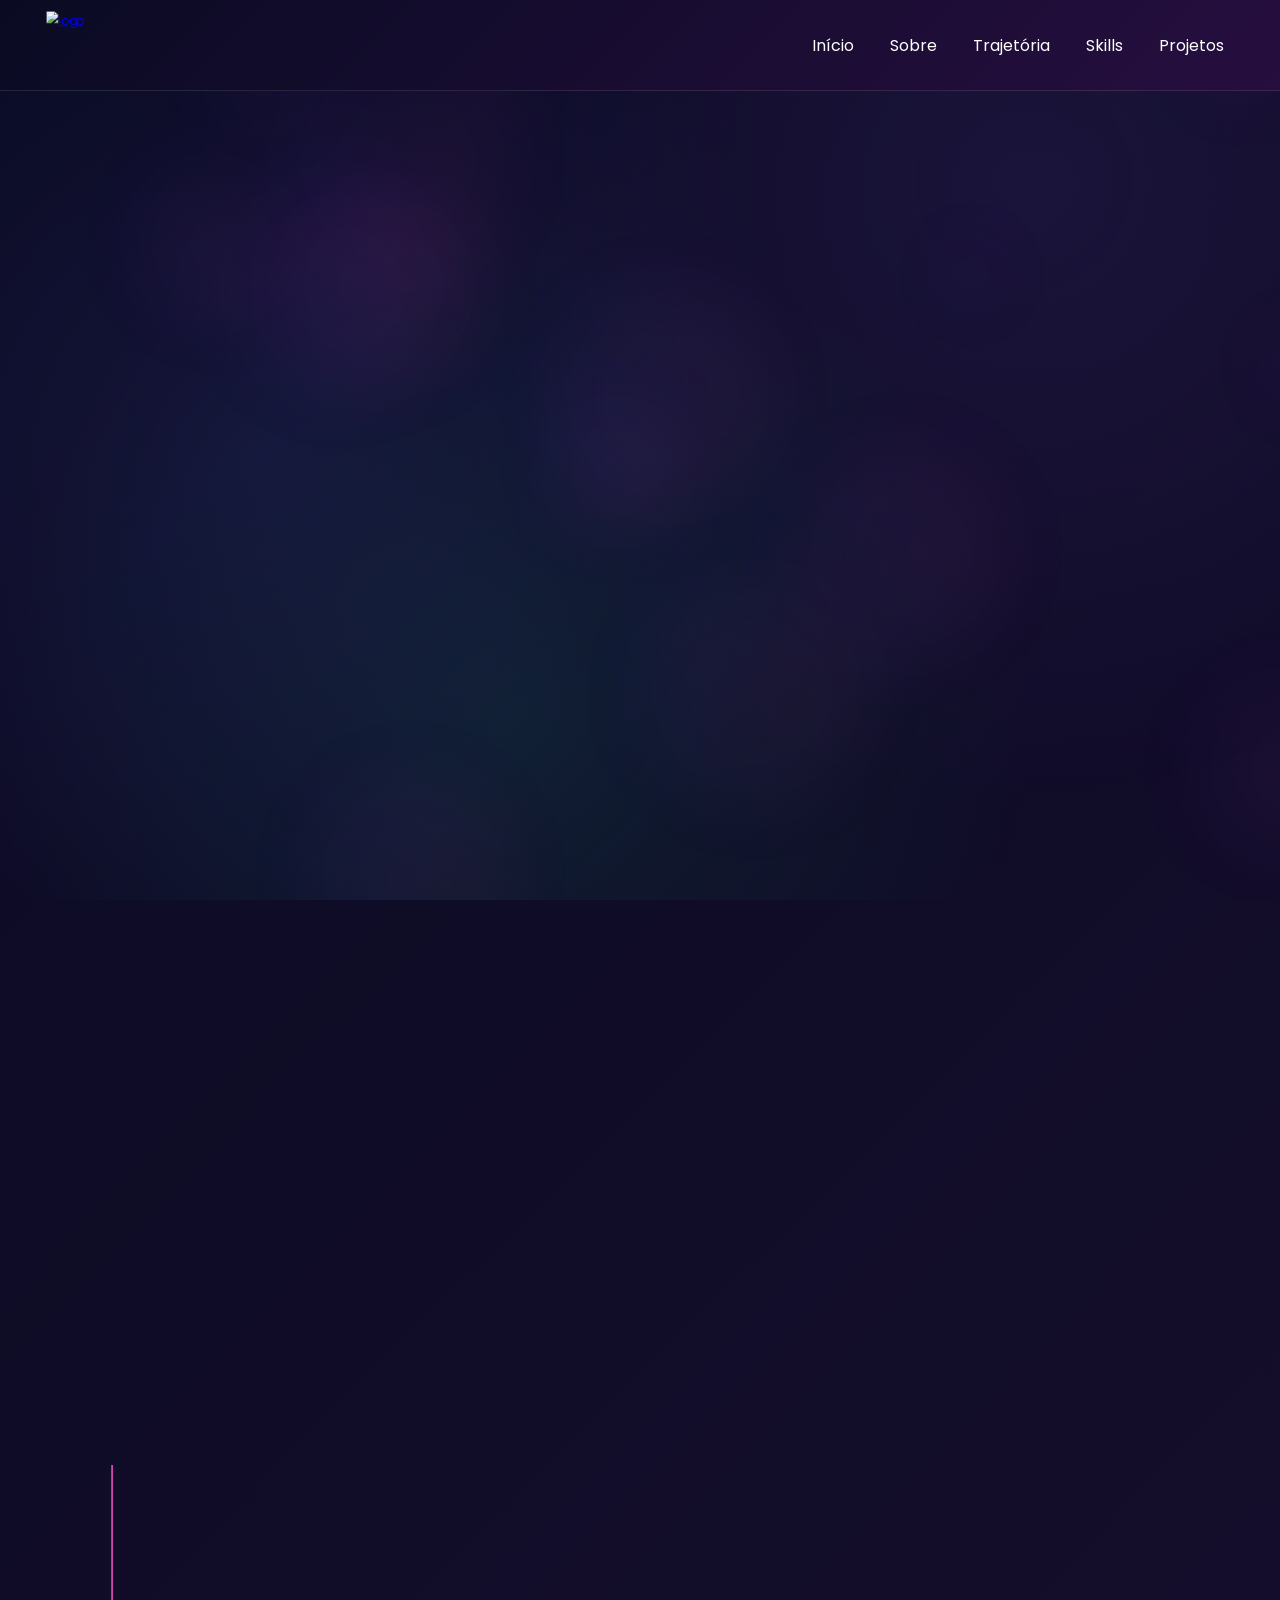
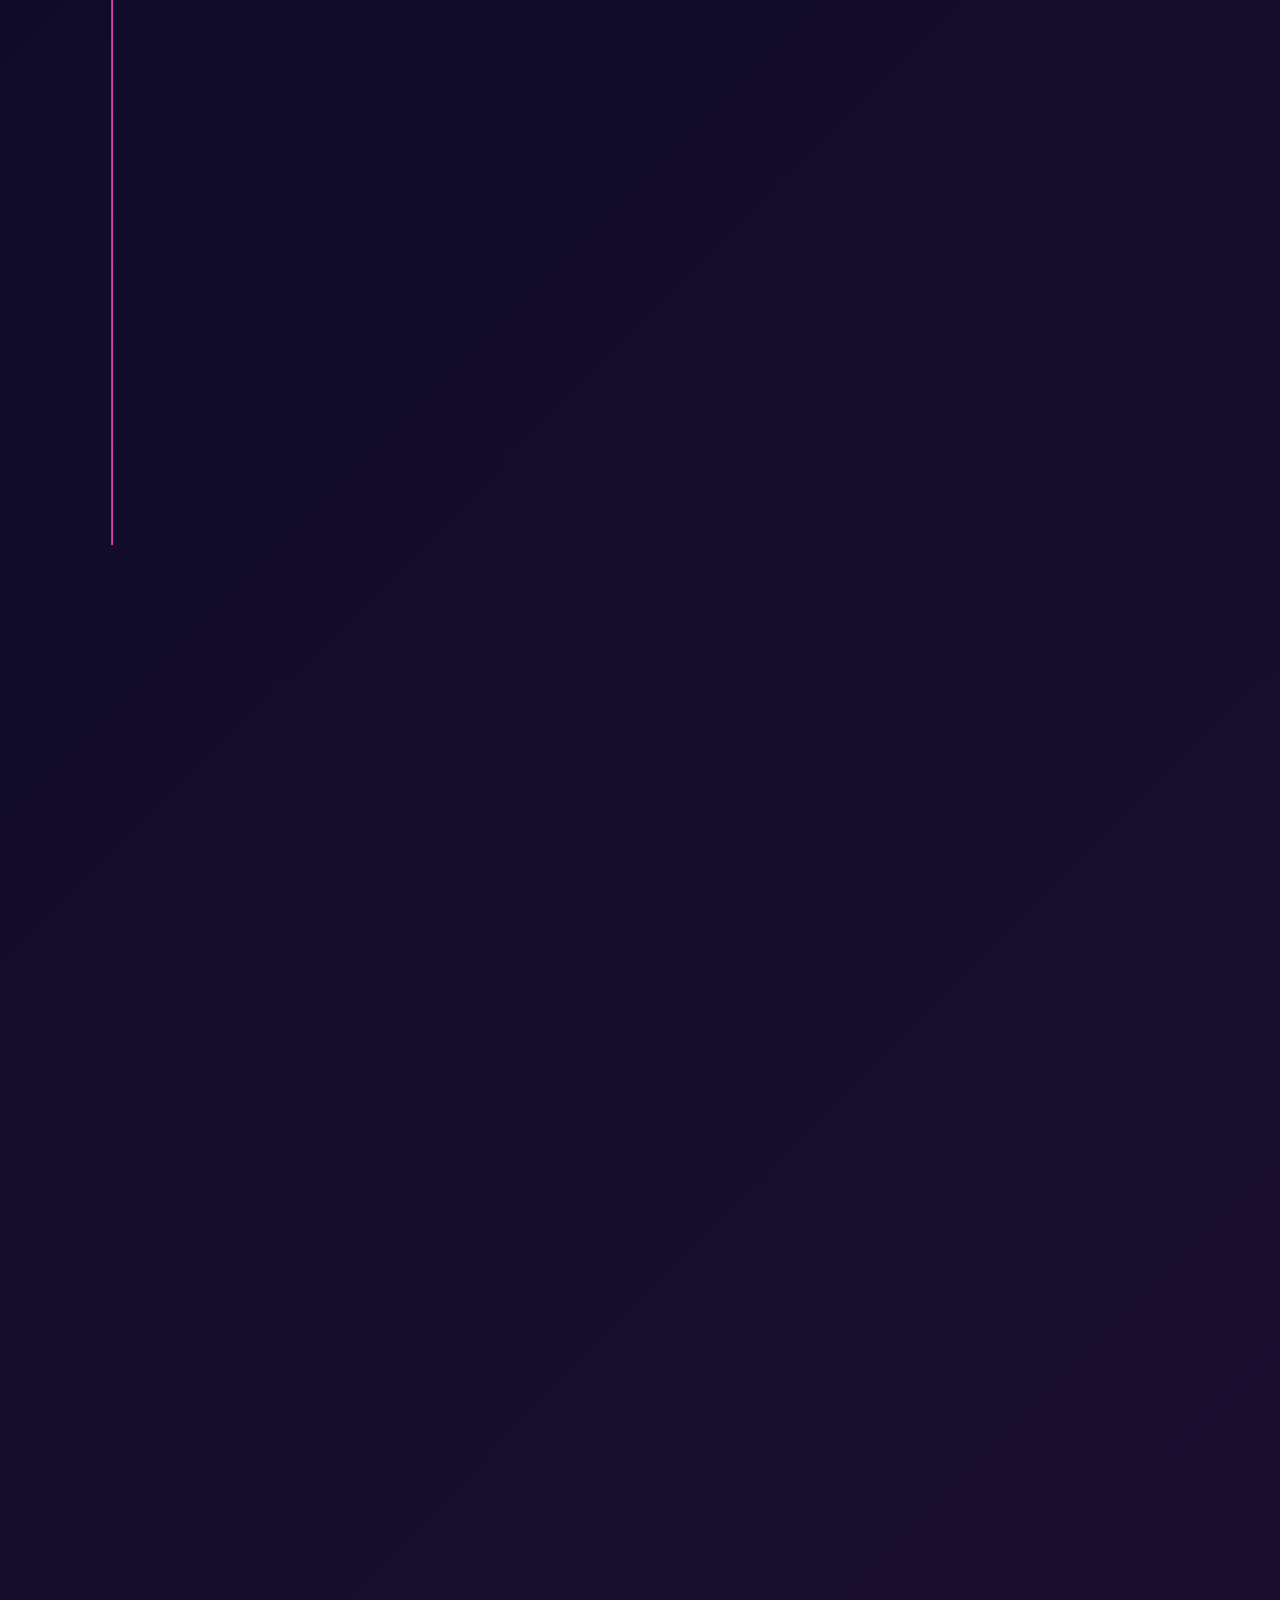
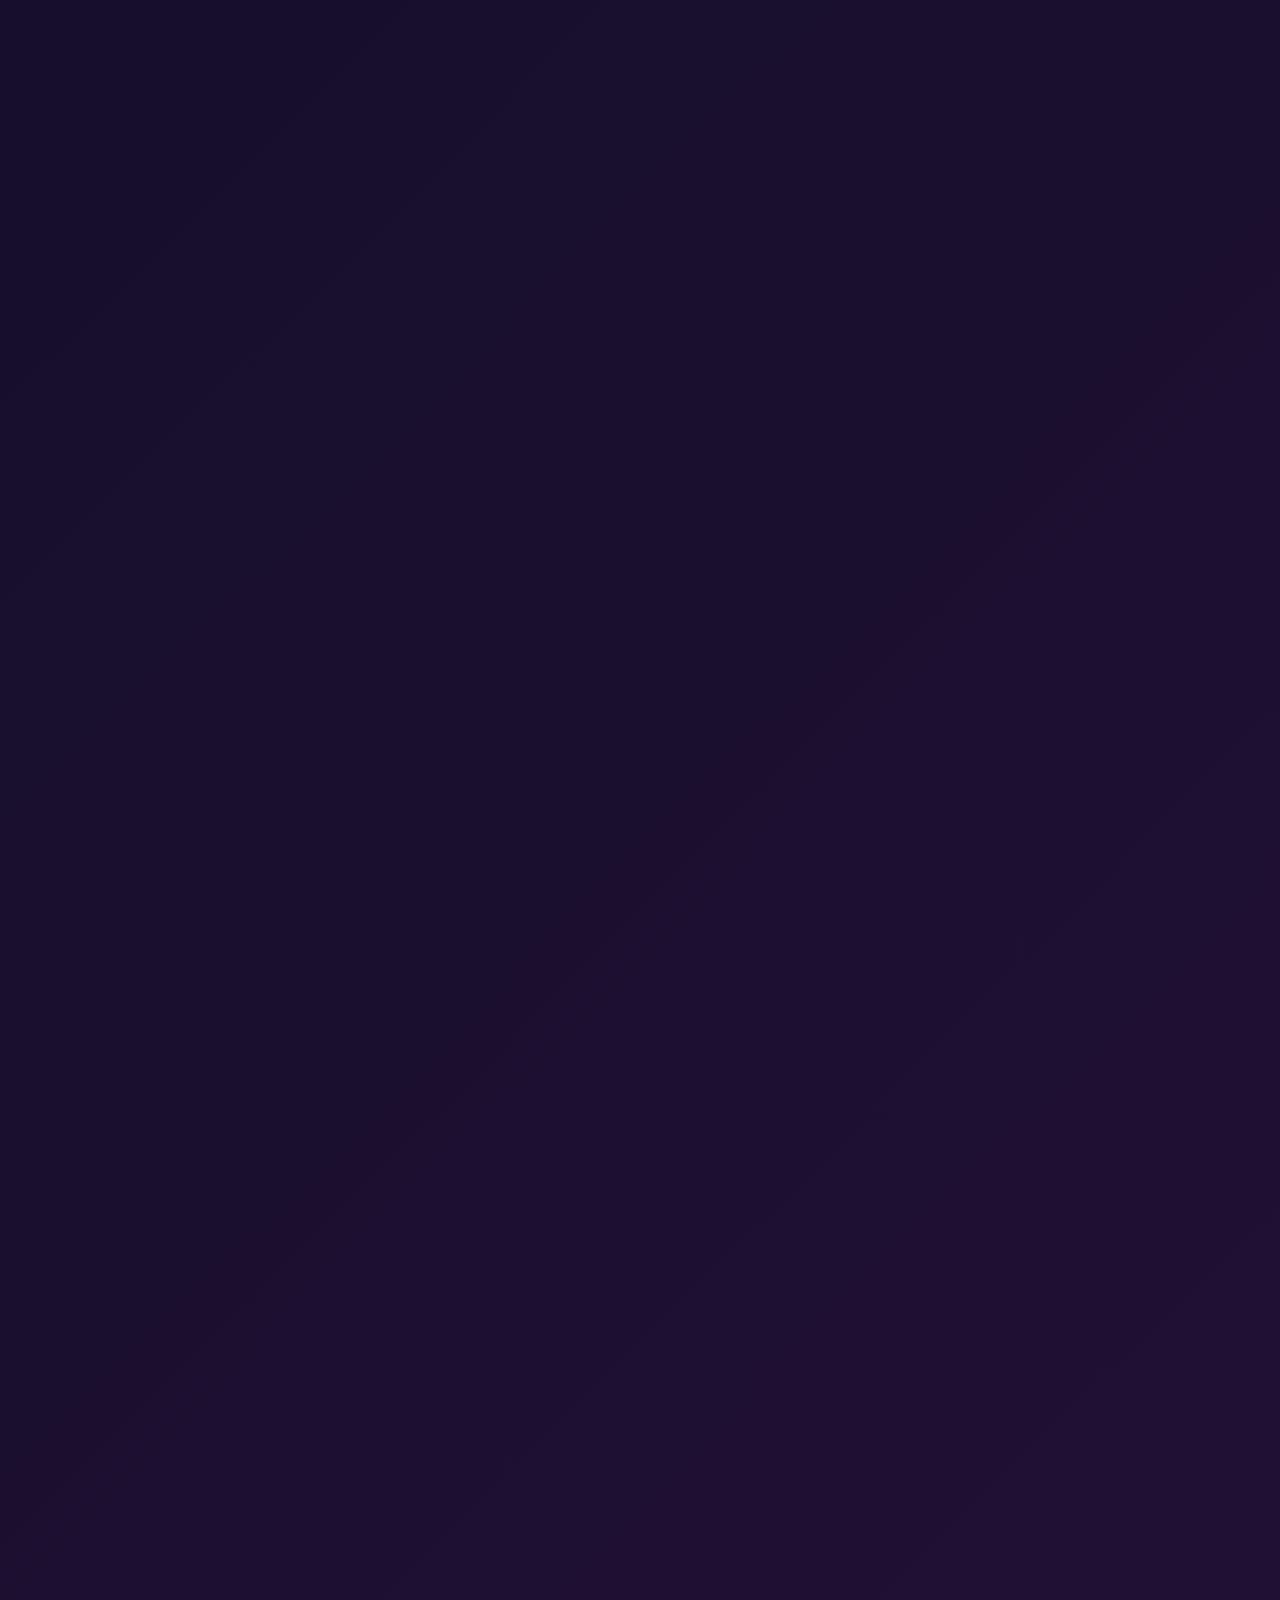
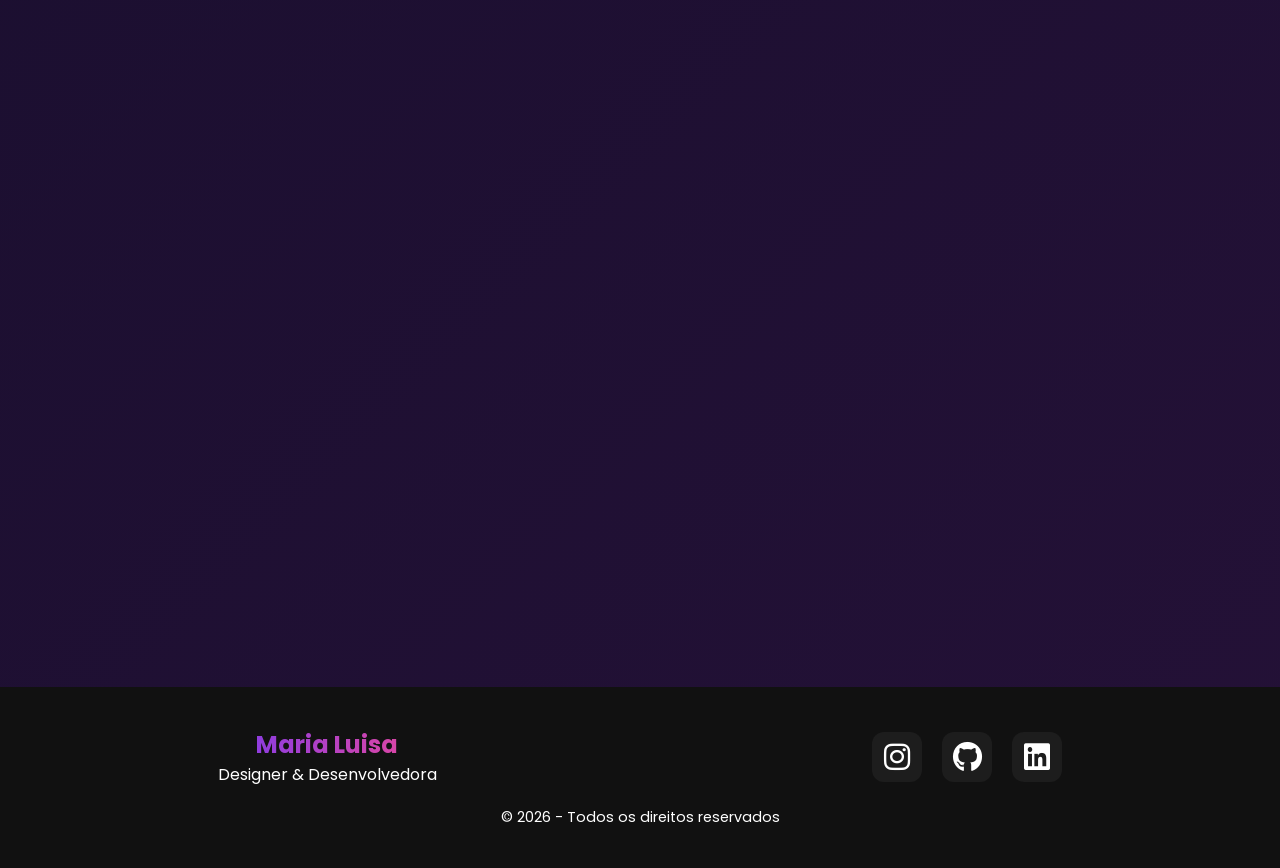
==== commit a1049cdb: "Add files via upload" ====
--- a/port.html
+++ b/port.html
@@ -6,20 +6,41 @@
     <meta name="viewport" content="width=device-width, initial-scale=1.0">
     <title>Portfólio | Maria Luisa</title>
 
-    <link rel="icon" href="https://i.ibb.co/QvmxvDz3/6e098dd3-a2f7-4d04-9130-b9952be96389.png">
+    <link rel="icon" href="img/shield-cat-solid.png">
 
     <link rel="stylesheet" href="https://cdnjs.cloudflare.com/ajax/libs/font-awesome/6.5.1/css/all.min.css">
     <link href="https://fonts.googleapis.com/css2?family=Poppins:wght@300;400;600;700&display=swap" rel="stylesheet">
 
+    <link rel="stylesheet" href="https://cdn.jsdelivr.net/npm/@glidejs/glide@3.7.1/dist/css/glide.core.min.css">
+    <link rel="stylesheet" href="https://cdn.jsdelivr.net/npm/@glidejs/glide@3.7.1/dist/css/glide.theme.min.css">
+    
     <link rel="stylesheet" href="style.css">
 </head>
 
 <body>
+    <div class="background-animation"></div>
+    <div class="floating-elements" id="floatingElements">
+        <div class="floating-element" style="width: 66.8904px; height: 66.8904px; left: 73.3064%; top: 26.8144%; animation: 27.2657s ease-in-out infinite float;"></div>
+        <div class="floating-element" style="width: 200.751px; height: 200.751px; left: 22.3721%; top: 20.4597%; animation: 39.8202s ease-in-out infinite float;"></div>
+        <div class="floating-element" style="width: 178.881px; height: 178.881px; left: 93.1065%; top: 75.5391%; animation: 22.9952s ease-in-out infinite float;"></div>
+        <div class="floating-element" style="width: 221.183px; height: 221.183px; left: 18.1443%; top: 19.8548%; animation: 29.1669s ease-in-out infinite float;"></div>
+        <div class="floating-element" style="width: 75.1121px; height: 75.1121px; left: 35.6889%; top: 3.41687%; animation: 20.2545s ease-in-out infinite float;"></div>
+        <div class="floating-element" style="width: 156.998px; height: 156.998px; left: 10.2101%; top: 18.4012%; animation: 23.7379s ease-in-out infinite float;"></div>
+        <div class="floating-element" style="width: 210.644px; height: 210.644px; left: 23.8487%; top: 85.5324%; animation: 31.7619s ease-in-out infinite float;"></div>
+        <div class="floating-element" style="width: 228.76px; height: 228.76px; left: 42.8845%; top: 31.2572%; animation: 28.3413s ease-in-out infinite float;"></div>
+        <div class="floating-element" style="width: 92.1383px; height: 92.1383px; left: 93.0949%; top: 1.2551%; animation: 23.4331s ease-in-out infinite float;"></div>
+        <div class="floating-element" style="width: 234.573px; height: 234.573px; left: 49.675%; top: 63.926%; animation: 27.2558s ease-in-out infinite float;"></div>
+        <div class="floating-element" style="width: 85.078px; height: 85.078px; left: 98.5641%; top: 35.9562%; animation: 34.7028s ease-in-out infinite float;"></div>
+        <div class="floating-element" style="width: 134.388px; height: 134.388px; left: 42.7791%; top: 44.9718%; animation: 31.7861s ease-in-out infinite float;"></div>
+        <div class="floating-element" style="width: 219.496px; height: 219.496px; left: 61.8936%; top: 49.0146%; animation: 22.6972s ease-in-out infinite float;"></div>
+        <div class="floating-element" style="width: 105.172px; height: 105.172px; left: 16.2517%; top: 2.85284%; animation: 36.8441s ease-in-out infinite float;"></div>
+        <div class="floating-element" style="width: 232.51px; height: 232.51px; left: 22.0607%; top: 5.30308%; animation: 37.8134s ease-in-out infinite float;"></div>
+    </div>
     <!-- Navbar -->
     <header class="header">
         <section>
             <a href="#" class="logo">
-                <img src="img/Ativo 4.png" alt="logo">
+                <img src="img/my-logo.png" alt="logo">
             </a>
 
             <nav class="navbar">
@@ -27,20 +48,13 @@
                 <a href="#sobre">Sobre</a>
                 <a href="#trajetoria">Trajetória</a>
                 <a href="#habilidades">Skills</a>
+                <a href="#projetos">Projetos</a>
             </nav>
         </section>
-
-        <!-- menu hamnburguer -->
-        <button id="btnMenu" class="btn-menu">
-            <span></span>
-            <span></span>
-            <span></span>
-        </button>
-        </div>
     </header>
 
     <!-- HERO -->
-    <section id="inicio" class="hero">
+    <section id="inicio" class="hero fade">
         <div class="wrapper hero-grid">
 
             <div class="hero-text">
@@ -72,12 +86,13 @@
                         <i class="fas fa-map-marker-alt"></i>
                         Manaus - AM
                     </div>
-
                     <div class="info-box">
-                        <p><strong>Experiência com design desde</strong></p>
-                        <strong>2022</strong>
-                    </div>
-                </div>
+                        <strong>Experiência com design desde:</strong>
+                        <strong class="exp-year">2022</strong>
+                    </div>
+                </div>
+                
+                
             </div>
 
         </div>
@@ -87,12 +102,12 @@
     <section id="sobre" class="section">
         <div class="wrapper">
 
-            <div class="title">
+            <div class="title fade">
                 <h2>Sobre mim</h2>
                 <p>Um pouco da minha história :) </p>
             </div>
 
-            <div class="grid">
+            <div class="grid fade">
 
                 <div class="card-glass">
                     <i class="fas fa-graduation-cap"></i>
@@ -125,15 +140,15 @@
     </section>
 
     <!-- TRAJETÓRIA -->
-    <section id="journey" class="journey">
+    <section id="trajetoria" class="journey">
         <div class="container">
-            <div class="section-title fade-in">
+            <div class="section-title fade">
                 <h2>Minha Jornada :)</h2>
                 <p>Aqui vai uma pequena história da minha jornada no design, e como tenho progredido!</p>
             </div>
 
             <div class="journey-timeline">
-                <div class="timeline-item fade-in">
+                <div class="timeline-item fade">
                     <div class="timeline-year">2022</div>
                     <div class="timeline-content">
                         <h3 style="margin-bottom: 10px; color: white;">Começo</h3>
@@ -142,7 +157,7 @@
                         </p>
                     </div>
                 </div>
-                <div class="timeline-item fade-in">
+                <div class="timeline-item fade">
                     <div class="timeline-year">2023</div>
                     <div class="timeline-content">
                         <h3 style="margin-bottom: 10px; color: white;">Freelancer</h3>
@@ -150,7 +165,7 @@
                         </p>
                     </div>
                 </div>
-                <div class="timeline-item fade-in">
+                <div class="timeline-item fade">
                     <div class="timeline-year">2024</div>
                     <div class="timeline-content">
                         <h3 style="margin-bottom: 10px; color: white;">Início da Faculdade</h3>
@@ -158,7 +173,7 @@
                         </p>
                     </div>
                 </div>
-                <div class="timeline-item fade-in">
+                <div class="timeline-item fade">
                     <div class="timeline-year">2026</div>
                     <div class="timeline-content">
                         <h3 style="margin-bottom: 10px; color: white;">Foco em Front-end</h3>
@@ -173,51 +188,99 @@
     <section id="habilidades" class="section">
         <div class="wrapper">
 
-            <div class="title">
+            <div class="title fade">
                 <h2>Minhas habilidades</h2>
                 <p>Tecnologias e ferramentas</p>
             </div>
 
-            <div class="skills">
+            <div class="skills fade">
 
                 <div class="skill-box">
-                    <h3>Design</h3>
+                    <div class="skill-title">
+                        <i class="fas fa-brush"></i>
+                        <h3>Design</h3>
+                    </div>
                     <div class="tags">
                         <span>Figma</span>
                         <span>Photoshop</span>
                         <span>Illustrator</span>
                     </div>
+                    <div class="skill-text">
+                        <p>Designer em formação, atuo como diretora de arte com foco em mídias sociais. Desenvolvo capas para reels, carrosséis, criativos para tráfego pago e conteúdos para LinkedIn, com atenção à clareza da comunicação, consistência visual e impacto nas peças.</p>
+                    </div>
                 </div>
 
                 <div class="skill-box">
-                    <h3>Front-end</h3>
+                    <div class="skill-title">
+                        <i class="fas fa-code"></i>
+                        <h3>Front-end</h3>
+                    </div>
                     <div class="tags">
                         <span>HTML</span>
                         <span>CSS</span>
                         <span>JavaScript</span>
                     </div>
+                    <div class="skill-text">
+                        <p>Atualmente, estou em início de atuação na área de front-end, desenvolvendo interfaces web com HTML, CSS e JavaScript. Busco construir páginas responsivas e bem estruturadas, com atenção às boas práticas e ao aprimoramento contínuo das minhas habilidades.</p>
+                    </div>
                 </div>
 
                 <div class="skill-box">
-                    <h3>Outros</h3>
+                    <div class="skill-title">
+                        <i class="fas fa-tools"></i>
+                        <h3>Outros</h3>
+                    </div>
                     <div class="tags">
-                        <span>Branding</span>
+                        <span>Wireframing</span>
                         <span>UI/UX</span>
-                        <span>Identidade Visual</span>
-                    </div>
-                </div>
-
-            </div>
-
-        </div>
-    </section>
+                        
+                    </div>
+                    <div class="skill-text">
+                        <p>Tenho conhecimento em UI/UX e wireframing, aplicando princípios de usabilidade, hierarquia visual e organização da informação na construção de interfaces. Busco desenvolver soluções claras, funcionais e alinhadas à experiência do usuário.</p>
+                    </div>
+                </div>
+            </div>
+        </div>
+    </section>
+    
+    <!-- CARROSEL -->
+    <section class="projetos" id="projetos">
+        <div class="section-title fade">
+            <h2>Meus Projetos</h2>
+            <p>Alguns dos meus designs e projetos!</p>
+        </div>
+        
+        <div class="glide fade">
+            <div class="glide__track" data-glide-el="track">
+                <ul class="glide__slides">
+                    <li class="glide__slide slide-1"><img src="img/card1.png"></li>
+                    <li class="glide__slide slide-2"><img src="img/card2.png"></li>
+                    <li class="glide__slide slide-3"><img src="img/card3.png"></li>
+                    <li class="glide__slide slide-4"><img src="img/card4.png"></li>
+                    <li class="glide__slide slide-5"><img src="img/card5.jpg"></li>
+                    <li class="glide__slide slide-6"><img src="img/card6.jpg"></li>
+                </ul>
+            </div>
+
+            <!-- Bullets -->
+            <div class="glide__bullets" data-glide-el="controls[nav]">
+                <button class="glide__bullet" data-glide-dir="=0"></button>
+                <button class="glide__bullet" data-glide-dir="=1"></button>
+                <button class="glide__bullet" data-glide-dir="=2"></button>
+                <button class="glide__bullet" data-glide-dir="=3"></button>
+                <button class="glide__bullet" data-glide-dir="=4"></button>
+                <button class="glide__bullet" data-glide-dir="=5"></button>
+            </div>
+        </div>
+    </section>
+
 
     <!-- FOOTER -->
     <footer>
         <div class="wrapper footer-content">
 
             <div>
-                <h2>Maria Luisa</h2>
+                <h2 class="highlight">Maria Luisa</h2>
                 <p>Designer & Desenvolvedora</p>
             </div>
 
@@ -234,7 +297,10 @@
             <script>document.write(new Date().getFullYear())</script> - Todos os direitos reservados
         </p>
     </footer>
-
+    <script src="js/fade.js"></script>
+    <script src="js/active-navbar.js"></script>
+    <script src="https://cdn.jsdelivr.net/npm/@glidejs/glide@3.7.1/dist/glide.min.js"></script>
+    <script src="js/carousel.js"></script>
 </body>
 
 </html>
--- a/style.css
+++ b/style.css
@@ -5,6 +5,9 @@
     --gradient-1: linear-gradient(to right, #7c3aed 0%, #ec4899 100%);
     --gradient-2: linear-gradient(90deg, #8b50f1 0%, #a78bfa 50%, #c4b5fd 100%);
     --gradient-3: linear-gradient(135deg, rgba(99, 102, 241, 0.1), rgba(139, 92, 246, 0.1));
+    --gradient-4: linear-gradient(135deg,#0a0b23,#231036fe);
+    --glass: rgba(255, 255, 255, 0.05);
+    --glass-border: rgba(255, 255, 255, 0.1);
 }
 
 /* RESET */
@@ -12,44 +15,85 @@
     margin: 0;
     padding: 0;
     box-sizing: border-box;
+    transition: all 0.3s ease;
+    scroll-behavior: smooth;
 }
 
 body {
     font-family: 'Poppins', sans-serif;
-    background: #0a0b23;
+    background: var(--gradient-4);
+    min-width: 1200px;
+}
+
+.background-animation {
+    position: fixed;
+    top: 0;
+    left: 0;
+    width: 100%;
+    height: 100%;
+    z-index: -1;
+    background: radial-gradient(circle at 20% 50%, rgba(99, 102, 241, 0.1) 0%, transparent 50%), radial-gradient(circle at 80% 20%, rgba(139, 92, 246, 0.1) 0%, transparent 50%), radial-gradient(circle at 40% 80%, rgba(16, 185, 129, 0.1) 0%, transparent 50%);
+}
+
+.floating-elements{
+    position: fixed;
+    top: 0;
+    left: 0;
+    width: 100%;
+    height: 100%;
+    z-index: -1;
+    overflow: hidden;
+}
+
+.floating-element {
+    position: absolute;
+    border-radius: 50%;
+    background: var(--gradient-1);
+    opacity: 0.05;
+    filter: blur(40px);
 }
 
 section {
     padding: 3rem 2rem;
     margin: 0 auto;
     max-width: 1200px;
-
+    scroll-margin-top: 100px;
+}
+
+p {
+    color: white;
 }
 
 /* NAVBAR */
 .header {
     font-weight: 700px;
-    position: relative;
+    position: fixed;
     width: 100%;
-    top: 0;
-    left: 0;
     z-index: 99;
-    background-color: 0e172a;
-    height: 80px;
-    border-bottom: rgba(167, 139, 250, 0.5) solid 1px;
-
-
+    background-image: linear-gradient(135deg,#0a0b23,#260e3f);
+    border-bottom: 1px solid rgba(255, 255, 255, 0.1);
+}
+
+.logo {
+    display: flex;
+    height: 90px;
+}
+
+.header img{
+    scale: 0.75;
+}
+
+.header img:hover{
+    animation: spin 0.6s linear infinite;
+    transform-style: preserve-3d;
+    scale: 0.75;
 }
 
 .header section {
     display: flex;
     align-items: center;
     justify-content: space-between;
-    padding-top: 1.5rem;
-    padding-bottom: 1.5rem;
-
-
-
+    padding: 0;
 }
 
 .navbar a {
@@ -70,20 +114,38 @@
 
 }
 
+.navbar a.active{
+    font-weight: 500px;
+    border-top: 3px solid #6f41d4;
+    border-radius: 2px;
+    padding-top: 4px;
+    transition: 0.4s;
+    color: #c3b3fd;
+}
+
+.navbar a.active::after{
+    font-weight: 500px;
+    border-top: 3px solid #6f41d4;
+    border-radius: 2px;
+    padding-top: 4px;
+    transition: 0.4s;
+    color: #c3b3fd;
+}
+
 /* HERO */
 .hero {
-    padding-bottom: 220px;
+    padding-bottom: 50px;
     min-height: 100vh;
     display: flex;
     align-items: center;
 }
 
 .hero-grid {
-    display: grid;
-    grid-template-columns: 1fr 1fr;
+    display: flex;
+    flex-direction: row;
     gap: 60px;
     align-items: center;
-    height: 400px;
+    margin-top: 100px;
 }
 
 /* TEXTO HERO */
@@ -114,6 +176,16 @@
     margin-top: 20px;
     margin-bottom: 25px;
     color: #ffffff;
+}
+
+.highlight{
+    background-image: var(--gradient-1);
+    color: transparent;
+    background-clip: text;
+}
+
+.tag i{
+    margin-right: 5px;
 }
 
 /* BOTÃO */
@@ -136,25 +208,61 @@
     transition: 0.3s;
 }
 
+.hero-card {
+    display:flex;
+    flex-direction: column;
+    justify-content: center;
+    align-items: center;
+    position: relative;
+}
+
 /* CARD */
 .hero-card .card {
-    background: var(--gradient-1);
+    display: flex;
+    flex-direction: column;
+    background: var(--glass);
+    backdrop-filter: blur(10px);
     padding: 30px;
     border-radius: 24px;
     text-align: center;
-    height: 400px;
-    border-bottom: 5px solid #ffff;
-    border-left: 5px solid #ffff;
-}
-
+    width: 550px;
+    height: 90%;
+    border-image: linear-gradient(135deg,#0a0b23,#260e3f);
+    position: relative;
+    overflow: hidden;
+    align-items: center;
+    justify-content: center;
+}
+
+.hero-card .card::before{
+    content: '';
+    position: absolute;
+    top: 0;
+    left: 0;
+    width: 100%;
+    height: 5px;
+    background: var(--gradient-1);
+}
 
 .hero-card img {
     width: 200px;
     height: 200px;
     border-radius: 16px;
     margin-bottom: 15px;
-    border: 5px solid rgba(255, 255, 255, 0.1);
     /* Borda sutil para destacar a imagem, veri */
+    border: 5px solid transparent;
+    border-radius: 20px;
+    background: 
+      var(--gradient-1), 
+      var(--gradient-1); 
+    background-clip: padding-box, border-box;
+    background-origin: padding-box, border-box;
+    transition: all 0.3s ease;
+}
+
+.hero-card img:hover{
+    transition: all 0.3s ease;
+    transform: translateY(-10px);
 }
 
 .hero-card .card .nome {
@@ -171,11 +279,12 @@
 
 /* TAG */
 .tag {
+    display: flex;
     width: fit-content;
     margin-top: 10px;
     font-size: 0.9rem;
     color: #ffffff;
-    background: rgba(255, 255, 255, 0.2);
+    background: var(--glass);
     /* branco semi-transparente */
     backdrop-filter: blur(10px);
     /* efeito de desfoque */
@@ -185,7 +294,7 @@
     /* bordas arredondadas */
     border: 1px solid rgba(255, 255, 255, 0.3);
     /* borda sutil */
-    padding: 2rem;
+    padding: 1rem;
     /* espaçamento interno */
     box-shadow: 0 8px 32px rgba(0, 0, 0, 0.1);
     /* sombra suave */
@@ -194,9 +303,12 @@
 
 /* INFO BOX */
 .info-box {
+    display: flex;
+    flex-direction: column;
+    width: 90%;
     color: #ffffff;
     margin-top: 20px;
-    background: rgba(255, 255, 255, 0.2);
+    background: rgba(16, 185, 129, 0.1);
     /* branco semi-transparente */
     backdrop-filter: blur(10px);
     /* efeito de desfoque */
@@ -204,17 +316,25 @@
     /* suporte Safari */
     border-radius: 24px;
     /* bordas arredondadas */
-    border: 1px solid rgba(255, 255, 255, 0.3);
-    /* borda sutil */
-    padding: 2rem;
+    padding: 1rem;
     /* espaçamento interno */
     box-shadow: 0 8px 32px rgba(0, 0, 0, 0.1);
     /* sombra suave */
+    align-items: center;
+    /* alinha o texto no centro (vertical) */
+    justify-content: center;
+    /* alinha o texto no centro (horizontal)*/
+    text-align: center;
 }
 
 /* SECTIONS */
 .section {
     padding-bottom: 50px;
+}
+
+.section-title {
+    color: #ffffff;
+    margin-bottom: 20px;
 }
 
 .title {
@@ -232,41 +352,72 @@
 
 /* CARDS */
 .card-glass {
-    background: #121212;
+    background: var(--glass);
     padding: 25px;
     border-radius: 12px;
     text-align: left;
     border-top: 2px solid #e4479f;
     color: #eee;
-    /* ADICIONAR UM TRANSFORM AQUI DEPOIS */
+
+    /* EFEITO */
+    backdrop-filter: blur(5px);
+    -webkit-backdrop-filter: blur(5px);
+    transition: all 0.5s ease;
+}
+
+.card-glass:hover {
+    background: rgba(255, 255, 255, 0.123);
+    backdrop-filter: blur(12px);
+    -webkit-backdrop-filter: blur(12px);
+    box-shadow: 0 8px 32px rgba(0, 0, 0, 0.3);
+}
+
+.card-glass i{
+    scale: 2;
+    margin-left: 10px;
+    margin-bottom: 20px;
+}
+
+.exp-year{
+    font-size: 1.2rem;
+    font-weight: 600;
+    color: #AA88F8;
 }
 
 /* TIMELINE */
 /* TIMELINE */
 .journey-timeline {
     position: relative;
+    display: flex;
+    flex-direction: column;
     width: 100%;          
     max-width: 1200px;    
     margin: 0 auto;       
     color: #ffffff;
-    padding-left: 0px; /* espaço pra linha + bolinha */
+    padding-left: 0px;
+    /* espaço pra linha + bolinha */
 }
 
 /* LINHA À ESQUERDA */
 .journey-timeline::before {
     content: '';
     position: absolute;
-    left: 30px; /* posição da linha */
+    left: 39px; /* posição da linha */
     top: 0;
     bottom: 0;
     width: 2px;
     background: var(--gradient-1);
+    height: 680px;
 }
 
 /* ITEM */
 .timeline-item {
     position: relative;
     margin-bottom: 50px;
+    display: flex;
+    gap: 14px;
+    justify-content: space-between;
+    
 }
 
 /* REMOVE o zig-zag */
@@ -298,18 +449,29 @@
 .timeline-content {
     margin-left: 70px; /* espaço da bolinha */
     background: rgba(255, 255, 255, 0.05);
-    backdrop-filter: blur(10px);
     border-radius: 15px;
     padding: 25px;
     border: 1px solid rgba(255, 255, 255, 0.1);
     width: 100%;
-}
+
+    backdrop-filter: blur(5px);
+    -webkit-backdrop-filter: blur(5px);
+    transition: all 0.5s ease;
+}
+
+.timeline-content:hover {
+    background: rgba(255, 255, 255, 0.087);
+    backdrop-filter: blur(8px);
+    -webkit-backdrop-filter: blur(12px);
+    box-shadow: 0 8px 32px rgba(0, 0, 0, 0.3);
+}
+
 
 /* REMOVE espaçamentos antigos */
 .timeline-item:nth-child(odd) .timeline-content,
 .timeline-item:nth-child(even) .timeline-content {
     margin-right: 0;
-    margin-left: 70px;
+    margin-left: 120px;
 }
 
 /* SKILLS */
@@ -322,21 +484,77 @@
 }
 
 .skill-box {
-    background: var(--gradient-1);
+    background: var(--glass);
+    color: #ffffff;
     padding: 20px;
     border-radius: 12px;
+    border: 1px var(--glass-border);
+
+    backdrop-filter: blur(5px);
+    -webkit-backdrop-filter: blur(5px);
+    transition: all 0.5s ease;
+}
+
+.skill-box:hover {
+    background: rgba(255, 255, 255, 0.087);
+    backdrop-filter: blur(8px);
+    -webkit-backdrop-filter: blur(12px);
+    box-shadow: 0 8px 32px rgba(0, 0, 0, 0.3);
+}
+
+.skill-title{
+    display: flex;
+    flex-direction: row;
+    align-items: center;
+    justify-content:left;
+    gap: 20px;
+    margin-bottom: 20px;
+}
+
+.skill-title i{
+    scale: 1.5;
+    display: block;
+    margin-left: 10px;
+    background: var(--gradient-1);
+    border: 1px  var(--glass-border);
+    border-radius: 6px;
+    padding: 5px;
+}
+
+.skill-text{
+    display: flex;
+    align-items: center;
+    text-align: justify;
+    padding: 10px;
+}
+
+.tags{
+    display: flex;
+    color: #ffffff;
+    flex-wrap: wrap;
+    gap: 10px;
 }
 
 .tags span {
     display: inline-block;
-    background: #eee;
-    padding: 5px 10px;
-    margin: 5px;
-    border-radius: 6px;
+    background: rgba(99, 102, 241, 0.1);
+    padding: 8px 15px;
+    border-radius: 20px;
+    font-size: 0.9rem;
+    border: 1px solid rgba(99, 102, 241, 0.2);
+    transition: all 0.3s ease;
+    
+}
+
+.tags span:hover {
+    transform: translateY(-10px);
 }
 
 /* FOOTER */
 footer {
+    display: flex;
+    flex-direction: column;
+    justify-content: space-around;
     padding: 40px 0;
     text-align: center;
     background: #111;
@@ -345,16 +563,107 @@
 
 .footer-content {
     display: flex;
-    justify-content: space-between;
-    align-items: center;
+    justify-content: space-around;
+    align-items: center;
+}
+
+.social{
+    display: flex;
+    gap: 20px;
 }
 
 .social a {
-    margin-left: 10px;
+    width: 50px;
+    height: 50px;
+    border-radius: 12px;
+    background: var(--glass);
+    display: flex;
+    align-items: center;
+    justify-content: center;
     color: white;
+    font-size: 20px;
+    border: 1px var(--glass-border);
+    text-decoration: none;
+    transition: all 0.3s ease;
+
+}
+
+.social a:hover{
+    background: var(--gradient-1);
+    border: 1px  var(--glass-border);
+    transition: all 0.3s ease;
+    transform: translateY(-10px);
+}
+
+.social i {
+    scale: 1.5;
 }
 
 .copy {
     margin-top: 20px;
     font-size: 0.9rem;
+}
+
+/* EFEITOS */
+
+@keyframes spin {
+  from {
+    transform: rotateY(0deg);
+  }
+  to {
+    transform: rotateY(360deg);
+  }
+}
+
+.fade {
+  opacity: 0;
+  transform: translateY(40px);
+  transition: all 1.3s ease;
+}
+
+.fade.show {
+  opacity: 1;
+  transform: translateY(0);
+}
+
+/* CARROSSEL */
+
+.glide {
+    max-width: 1400px;        /* ← Aumentei para garantir espaço para 3 slides */
+    width: 100%;
+    margin: 0 auto;
+    box-shadow: 0 15px 35px rgba(0, 0, 0, 0.15);
+    border-radius: 16px;
+    overflow: hidden;
+    background: var(--glass);
+    margin-bottom: 20px;
+}
+
+.glide__slide {
+    height: 400px;
+    display: flex;
+    align-items: center;
+    justify-content: center;
+    font-size: 2.5rem;
+    font-weight: bold;
+    color: white;
+    text-shadow: 0 4px 10px rgba(0, 0, 0, 0.4);
+    border-radius: 12px;
+    margin: 0 8px; /* espaçamento entre os slides quando vários aparecem */
+}
+
+.glide__slide img{
+    width: 300px;
+    height: 350px;
+    object-fit: cover;
+    border-radius: 24px;
+    box-shadow: 0 20px 40px -10px rgba(0, 0, 0, 0.25),
+                0 10px 20px -5px rgba(0, 0, 0, 0.15);
+    transition: all 0.4s cubic-bezier(0.4, 0, 0.2, 1);
+}
+
+.glide__slide:hover img {
+    transform: scale(1.04);
+    box-shadow: 0 30px 60px -15px rgba(0, 0, 0, 0.35),
+                0 15px 30px -8px rgba(0, 0, 0, 0.2);
 }
